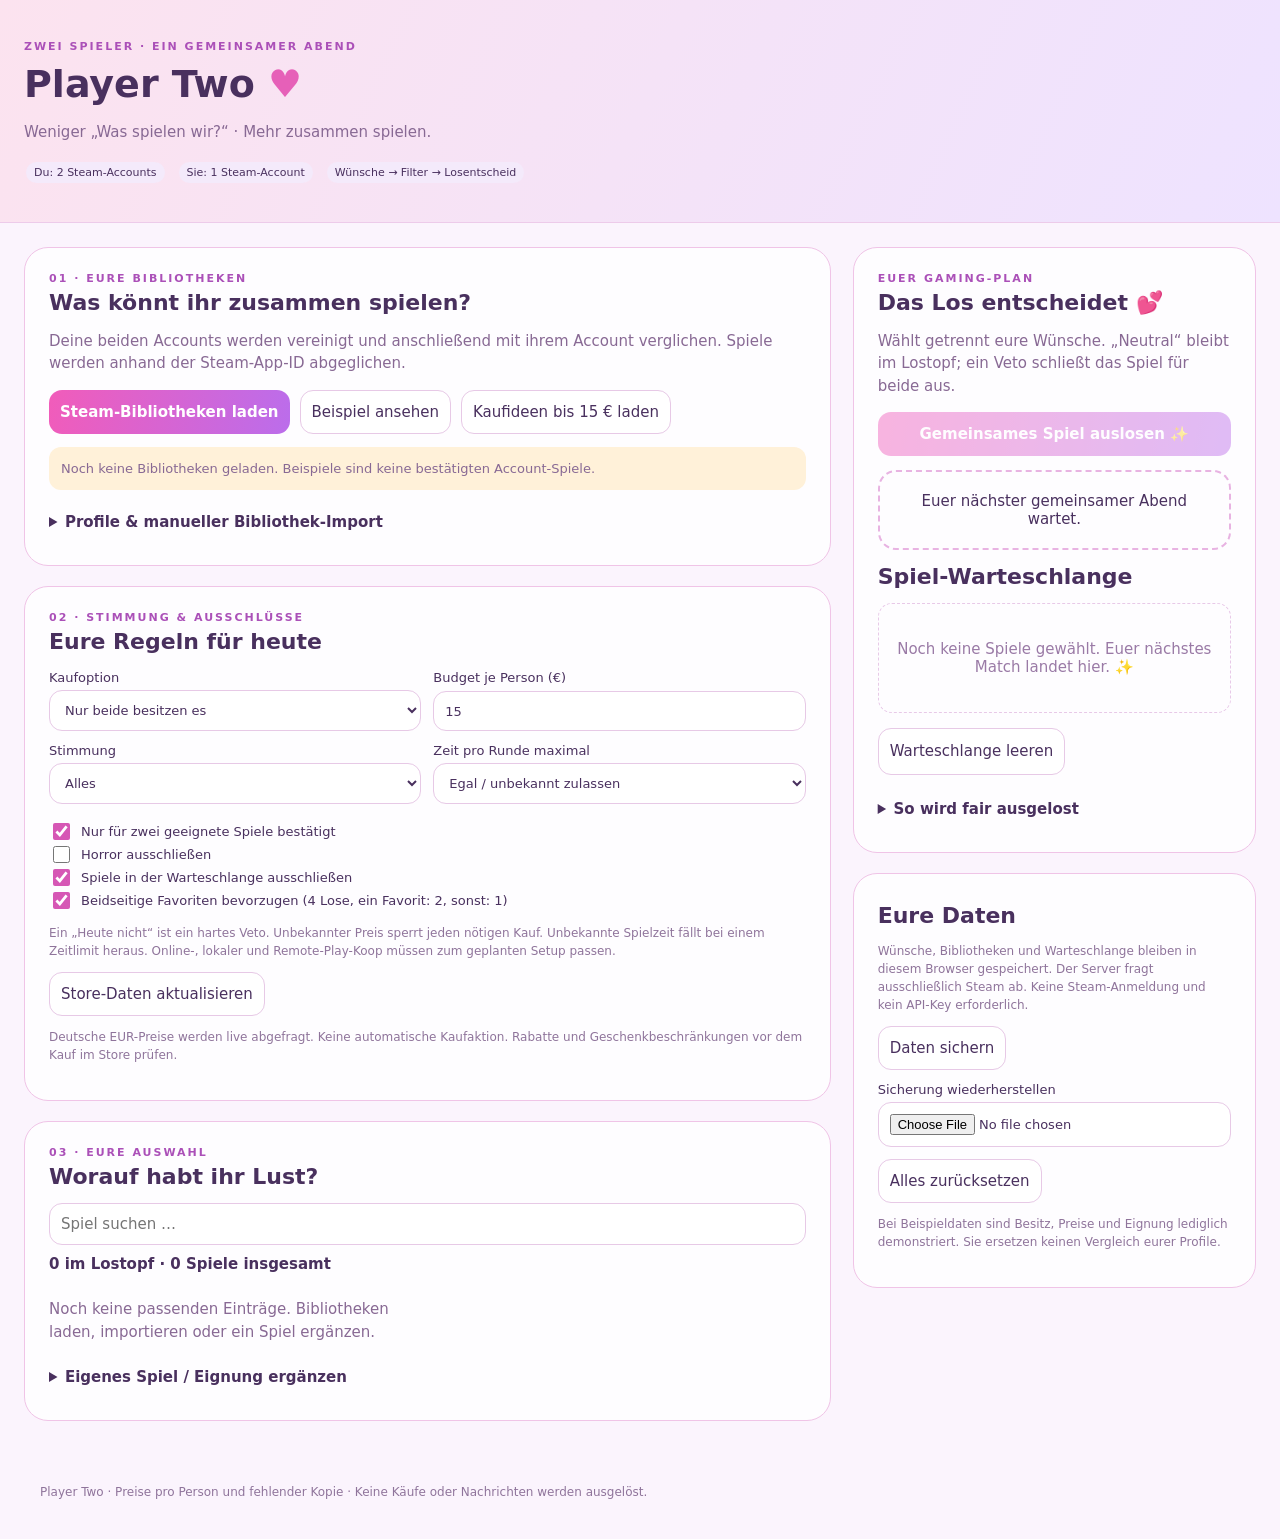
==== steam-match/index.html @ c48a595c "Add Player Two Steam game randomizer with filters and library import" ====
<!doctype html><html lang="de"><meta charset="utf-8"><meta name="viewport" content="width=device-width,initial-scale=1"><title>Player Two · Euer Spiele-Match</title>
<style>
:root{font-family:Inter,system-ui,sans-serif;color:#49305e;background:#fbf4fd;font-size:15px}*{box-sizing:border-box}body{margin:0}header{padding:36px max(24px,calc((100vw - 1240px)/2));background:linear-gradient(115deg,#fce3ef,#eee3ff);border-bottom:1px solid #edcbea}header small,.eyebrow{letter-spacing:2px;color:#ab50b8;text-transform:uppercase;font-size:11px;font-weight:800}h1{font-size:38px;margin:8px 0}h2{font-size:22px;margin:5px 0 14px}p{line-height:1.5;color:#886994}main{max-width:1288px;margin:24px auto;padding:0 24px;display:grid;grid-template-columns:minmax(0,2fr) minmax(300px,1fr);gap:22px}.panel{background:#ffffffd9;border:1px solid #f0c4e7;border-radius:24px;padding:24px;margin-bottom:20px}button,input,select,textarea{font:inherit;border-radius:13px;border:1px solid #e7c9e6;padding:11px;background:white;color:#49305e}button{cursor:pointer;min-height:44px}button:hover{border-color:#d953b9;box-shadow:0 3px 14px #f2daed}button:disabled{opacity:.45;cursor:not-allowed}.primary{background:linear-gradient(100deg,#f15cba,#bb6deb);color:white;border:0;font-weight:750}.row{display:flex;gap:10px;flex-wrap:wrap;align-items:center}.muted{font-size:12px;color:#8f749b}.notice{background:#fff1d9;border-radius:12px;padding:12px;font-size:13px;line-height:1.5}.grid{display:grid;grid-template-columns:1fr 1fr;gap:12px}.card{border:1px solid #eccde8;border-radius:18px;overflow:hidden;background:white}.art{height:115px;display:grid;place-items:center;background:var(--art);font-size:48px;position:relative}.art img{width:100%;height:100%;object-fit:cover}.content{padding:12px}.card h3{margin:0 0 8px;font-size:15px}.badge{display:inline-block;background:#f4eafb;border-radius:20px;padding:4px 8px;font-size:11px;margin:3px 2px}.votes{display:grid;grid-template-columns:1fr 1fr;gap:6px;margin-top:9px}.votes label{font-size:11px}.votes select{width:100%;padding:7px;font-size:12px}.filters{display:grid;grid-template-columns:1fr 1fr;gap:12px;margin:16px 0}label{display:grid;gap:5px;font-size:13px}input[type=checkbox]{accent-color:#d657b5;width:17px;height:17px}.check{display:flex;align-items:center;gap:8px}.wide{width:100%}textarea{width:100%;min-height:105px;font-size:12px}summary{cursor:pointer;padding:10px 0;font-weight:650}#status{white-space:pre-line}#winner{padding:20px;border:2px dashed #e8b3e2;border-radius:18px;text-align:center;margin:14px 0}#winner strong{display:block;font-size:24px;margin:10px 0}.queueitem{border-bottom:1px solid #f1e2f2;padding:12px 0;display:flex;justify-content:space-between;align-items:center}.queueitem button{padding:4px 10px}.empty{padding:36px 12px;text-align:center;color:#9a7aa6;border:1px dashed #e8c9e8;border-radius:14px}.tabs button.active{background:#f6d8ed}.result-count{padding:10px 0;font-weight:650}a{color:#a547a9}footer{max-width:1240px;margin:20px auto;padding:20px;font-size:12px;color:#8f749b}@media(max-width:850px){main{grid-template-columns:1fr}h1{font-size:30px}}@media(max-width:480px){.grid,.filters{grid-template-columns:1fr}.panel{padding:16px}main{padding:0 12px}}
</style>
<header><small>Zwei Spieler · Ein gemeinsamer Abend</small><h1>Player Two <span style="color:#e660b8">♥</span></h1><p>Weniger „Was spielen wir?“ · Mehr zusammen spielen.</p><div class="row"><span class="badge">Du: 2 Steam-Accounts</span><span class="badge">Sie: 1 Steam-Account</span><span class="badge">Wünsche → Filter → Losentscheid</span></div></header>
<main><section><div class="panel"><div class="eyebrow">01 · Eure Bibliotheken</div><h2>Was könnt ihr zusammen spielen?</h2><p>Deine beiden Accounts werden vereinigt und anschließend mit ihrem Account verglichen. Spiele werden anhand der Steam-App-ID abgeglichen.</p><div class="row"><button class="primary" id="sync">Steam-Bibliotheken laden</button><button id="demo">Beispiel ansehen</button><button id="suggestions">Kaufideen bis 15 € laden</button></div><p id="status" role="status" class="notice">Noch keine Bibliotheken geladen. Beispiele sind keine bestätigten Account-Spiele.</p><details><summary>Profile & manueller Bibliothek-Import</summary><p class="muted">Steam: Profil → Profil bearbeiten → Privatsphäre → Profil und Spieldetails öffentlich. Alternativ je Account Steam-XML, JSON (Steam-API-Antwort oder Liste mit appid/name) oder Zeilen im Format App-ID;Spielname importieren. Dateien bleiben lokal im Browser.</p><label>Account<select id="account"><option value="a">Du · OneMenShot1 (76561198925829155)</option><option value="b">Du · 18945315 (76561198078956373)</option><option value="c">Sie · 76561198350287430</option></select></label><p class="row"><a href="https://steamcommunity.com/id/OneMenShot1/games/?tab=all" target="_blank" rel="noreferrer">Dein Profil 1 ↗</a><a href="https://steamcommunity.com/id/18945315/games/?tab=all" target="_blank" rel="noreferrer">Dein Profil 2 ↗</a><a href="https://steamcommunity.com/profiles/76561198350287430/games/?tab=all" target="_blank" rel="noreferrer">Ihr Profil ↗</a></p><textarea id="importText" placeholder="413150;Stardew Valley&#10;1966720;Lethal Company"></textarea><div class="row"><input type="file" id="importFile" accept=".json,.xml,.csv,.txt"><button id="import">Importieren</button></div></details></div>
<div class="panel"><div class="eyebrow">02 · Stimmung & Ausschlüsse</div><h2>Eure Regeln für heute</h2><div class="filters"><label>Kaufoption<select id="buy"><option value="owned">Nur beide besitzen es</option><option value="one">Ein fehlendes Exemplar zukaufen</option><option value="both">Auch für beide neu kaufen</option></select></label><label>Budget je Person (€)<input id="budget" type="number" min="0" max="100" value="15" step="0.5"></label><label>Stimmung<select id="genre"><option value="all">Alles</option><option>Gemütlich</option><option>Horror</option><option>Action</option><option>Kreativ</option></select></label><label>Zeit pro Runde maximal<select id="duration"><option value="999">Egal / unbekannt zulassen</option><option value="30">30 Minuten</option><option value="60">60 Minuten</option><option value="120">120 Minuten</option></select></label></div><label class="check"><input type="checkbox" id="verified" checked>Nur für zwei geeignete Spiele bestätigt</label><label class="check"><input type="checkbox" id="horror">Horror ausschließen</label><label class="check"><input type="checkbox" id="queueExclude" checked>Spiele in der Warteschlange ausschließen</label><label class="check"><input type="checkbox" id="weight" checked>Beidseitige Favoriten bevorzugen (4 Lose, ein Favorit: 2, sonst: 1)</label><p class="muted">Ein „Heute nicht“ ist ein hartes Veto. Unbekannter Preis sperrt jeden nötigen Kauf. Unbekannte Spielzeit fällt bei einem Zeitlimit heraus. Online-, lokaler und Remote-Play-Koop müssen zum geplanten Setup passen.</p><button id="prices">Store-Daten aktualisieren</button><p class="muted">Deutsche EUR-Preise werden live abgefragt. Keine automatische Kaufaktion. Rabatte und Geschenkbeschränkungen vor dem Kauf im Store prüfen.</p></div>
<div class="panel"><div class="eyebrow">03 · Eure Auswahl</div><h2>Worauf habt ihr Lust?</h2><input class="wide" id="search" placeholder="Spiel suchen …" aria-label="Spiel suchen"><div class="result-count" id="count"></div><div class="grid" id="games"></div><details><summary>Eigenes Spiel / Eignung ergänzen</summary><p class="muted">Besitz nur markieren, wenn bestätigt. „Zu zweit geeignet“ ist eure manuelle Bestätigung für euren Spielmodus. Store-Koop-Tags allein bestätigen das nicht.</p><div class="filters"><label>Name<input id="newName" placeholder="z. B. It Takes Two"></label><label>Steam-App-ID (optional)<input id="newId" inputmode="numeric"></label><label>Stimmung<select id="newGenre"><option>Gemütlich</option><option>Horror</option><option>Action</option><option>Kreativ</option></select></label><label>Minuten pro Runde<input id="newTime" type="number" min="1" placeholder="Unbekannt"></label><label>EUR pro fehlender Kopie<input id="newPrice" type="number" min="0" step="0.01" placeholder="Unbekannt"></label></div><div class="row"><label class="check"><input id="ownA" type="checkbox">Dein Account 1</label><label class="check"><input id="ownB" type="checkbox">Dein Account 2</label><label class="check"><input id="ownC" type="checkbox">Ihr Account</label><label class="check"><input id="newCoop" type="checkbox">Zu zweit geeignet</label></div><p><button id="add">Hinzufügen / vorhandene App-ID ergänzen</button></p></details></div></section>
<aside><div class="panel"><div class="eyebrow">Euer Gaming-Plan</div><h2>Das Los entscheidet 💕</h2><p>Wählt getrennt eure Wünsche. „Neutral“ bleibt im Lostopf; ein Veto schließt das Spiel für beide aus.</p><button class="primary wide" id="draw">Gemeinsames Spiel auslosen ✨</button><div id="winner" aria-live="polite">Euer nächster gemeinsamer Abend wartet.</div><h2>Spiel-Warteschlange</h2><div id="queue"></div><p><button id="clearQueue">Warteschlange leeren</button></p><details><summary>So wird fair ausgelost</summary><p class="muted">Zuerst greifen Besitz, Budget, Eignung, Zeit, Stimmung, Warteschlange und beide Vetos. Nur zulässige Spiele erhalten Lose. Aus diesen wird kryptografisch zufällig gewählt; Favoriten erhöhen auf Wunsch das Gewicht. Die Vorschau zeigt alle Ausschlussgründe. Es gibt keinen garantierten Gewinner, wenn kein Spiel passt.</p></details></div><div class="panel"><h2>Eure Daten</h2><p class="muted">Wünsche, Bibliotheken und Warteschlange bleiben in diesem Browser gespeichert. Der Server fragt ausschließlich Steam ab. Keine Steam-Anmeldung und kein API-Key erforderlich.</p><button id="export">Daten sichern</button><label style="margin:12px 0">Sicherung wiederherstellen<input type="file" id="restore" accept=".json"></label><button id="reset">Alles zurücksetzen</button><p class="muted">Bei Beispieldaten sind Besitz, Preise und Eignung lediglich demonstriert. Sie ersetzen keinen Vergleich eurer Profile.</p></div></aside></main><footer>Player Two · Preise pro Person und fehlender Kopie · Keine Käufe oder Nachrichten werden ausgelöst.</footer>
<script src="core.js"></script><script src="app.js"></script></html>
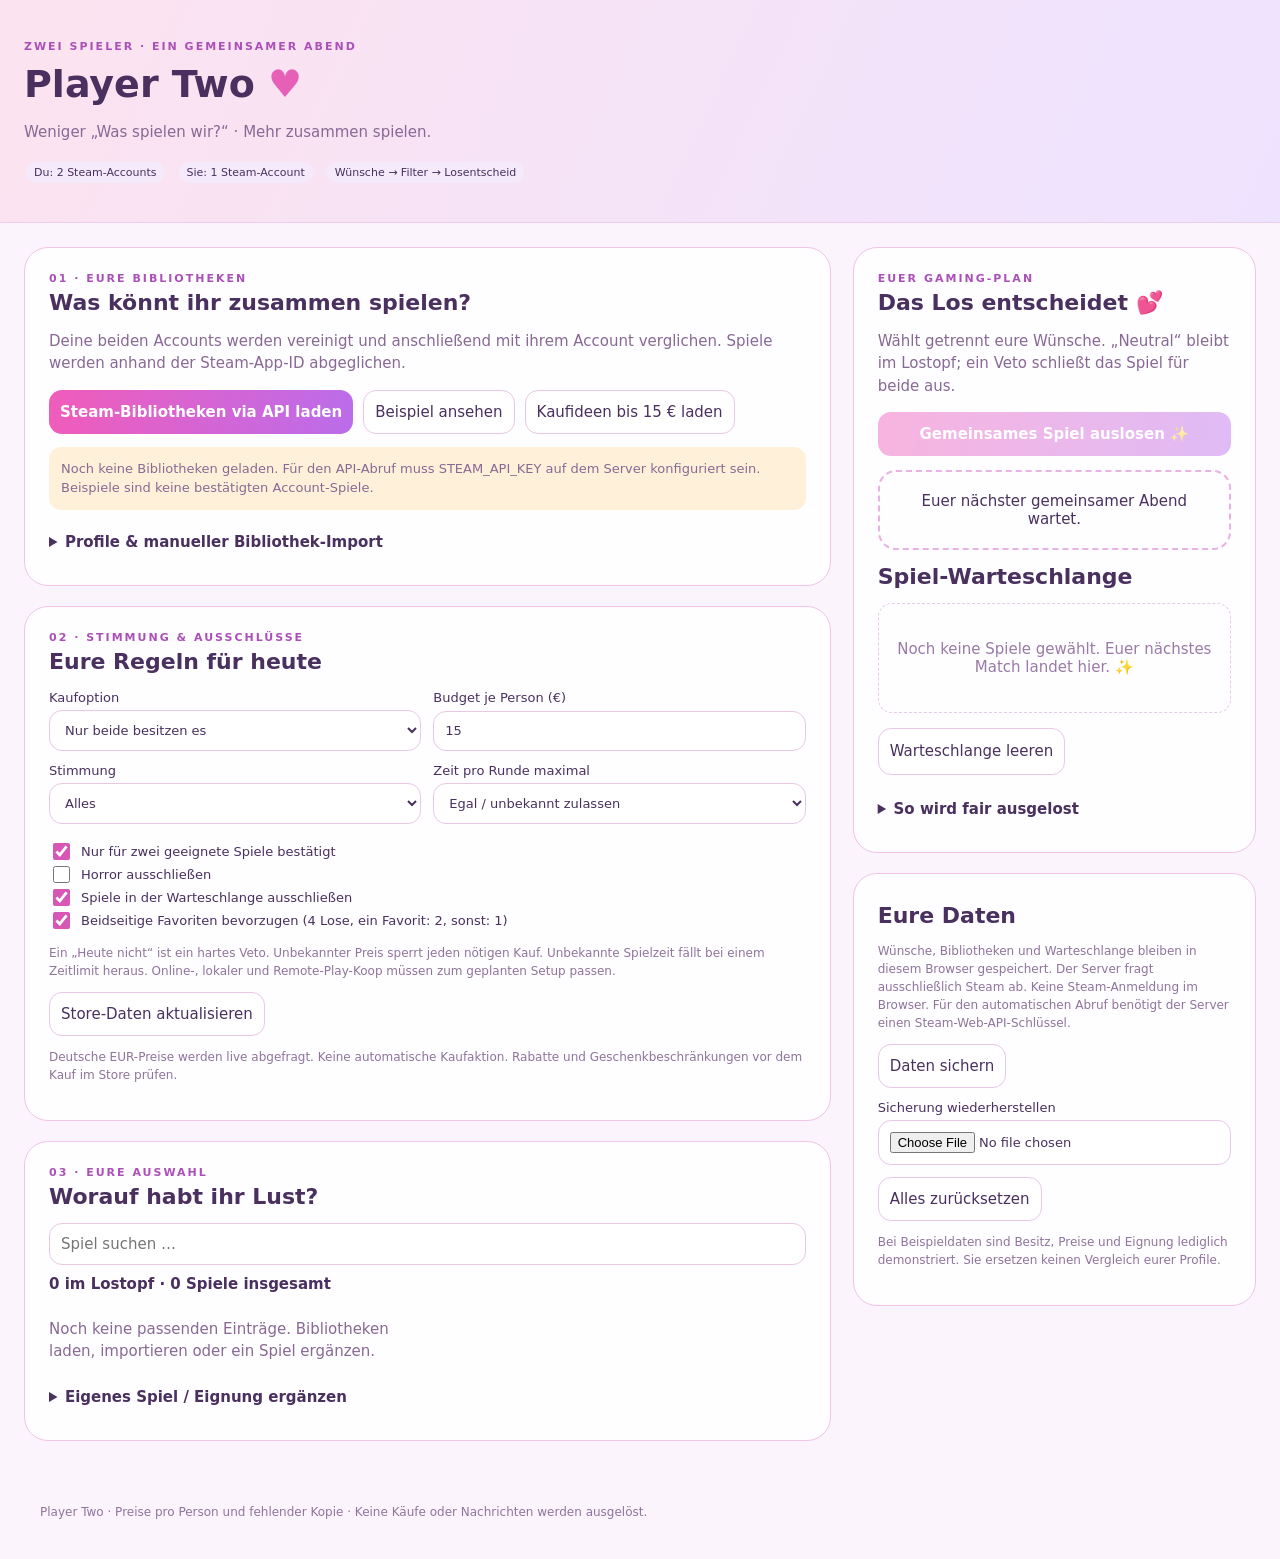
==== commit 26ddf1b0: "Use official Steam Web API for owned library comparison" ====
--- a/steam-match/index.html
+++ b/steam-match/index.html
@@ -3,8 +3,8 @@
 :root{font-family:Inter,system-ui,sans-serif;color:#49305e;background:#fbf4fd;font-size:15px}*{box-sizing:border-box}body{margin:0}header{padding:36px max(24px,calc((100vw - 1240px)/2));background:linear-gradient(115deg,#fce3ef,#eee3ff);border-bottom:1px solid #edcbea}header small,.eyebrow{letter-spacing:2px;color:#ab50b8;text-transform:uppercase;font-size:11px;font-weight:800}h1{font-size:38px;margin:8px 0}h2{font-size:22px;margin:5px 0 14px}p{line-height:1.5;color:#886994}main{max-width:1288px;margin:24px auto;padding:0 24px;display:grid;grid-template-columns:minmax(0,2fr) minmax(300px,1fr);gap:22px}.panel{background:#ffffffd9;border:1px solid #f0c4e7;border-radius:24px;padding:24px;margin-bottom:20px}button,input,select,textarea{font:inherit;border-radius:13px;border:1px solid #e7c9e6;padding:11px;background:white;color:#49305e}button{cursor:pointer;min-height:44px}button:hover{border-color:#d953b9;box-shadow:0 3px 14px #f2daed}button:disabled{opacity:.45;cursor:not-allowed}.primary{background:linear-gradient(100deg,#f15cba,#bb6deb);color:white;border:0;font-weight:750}.row{display:flex;gap:10px;flex-wrap:wrap;align-items:center}.muted{font-size:12px;color:#8f749b}.notice{background:#fff1d9;border-radius:12px;padding:12px;font-size:13px;line-height:1.5}.grid{display:grid;grid-template-columns:1fr 1fr;gap:12px}.card{border:1px solid #eccde8;border-radius:18px;overflow:hidden;background:white}.art{height:115px;display:grid;place-items:center;background:var(--art);font-size:48px;position:relative}.art img{width:100%;height:100%;object-fit:cover}.content{padding:12px}.card h3{margin:0 0 8px;font-size:15px}.badge{display:inline-block;background:#f4eafb;border-radius:20px;padding:4px 8px;font-size:11px;margin:3px 2px}.votes{display:grid;grid-template-columns:1fr 1fr;gap:6px;margin-top:9px}.votes label{font-size:11px}.votes select{width:100%;padding:7px;font-size:12px}.filters{display:grid;grid-template-columns:1fr 1fr;gap:12px;margin:16px 0}label{display:grid;gap:5px;font-size:13px}input[type=checkbox]{accent-color:#d657b5;width:17px;height:17px}.check{display:flex;align-items:center;gap:8px}.wide{width:100%}textarea{width:100%;min-height:105px;font-size:12px}summary{cursor:pointer;padding:10px 0;font-weight:650}#status{white-space:pre-line}#winner{padding:20px;border:2px dashed #e8b3e2;border-radius:18px;text-align:center;margin:14px 0}#winner strong{display:block;font-size:24px;margin:10px 0}.queueitem{border-bottom:1px solid #f1e2f2;padding:12px 0;display:flex;justify-content:space-between;align-items:center}.queueitem button{padding:4px 10px}.empty{padding:36px 12px;text-align:center;color:#9a7aa6;border:1px dashed #e8c9e8;border-radius:14px}.tabs button.active{background:#f6d8ed}.result-count{padding:10px 0;font-weight:650}a{color:#a547a9}footer{max-width:1240px;margin:20px auto;padding:20px;font-size:12px;color:#8f749b}@media(max-width:850px){main{grid-template-columns:1fr}h1{font-size:30px}}@media(max-width:480px){.grid,.filters{grid-template-columns:1fr}.panel{padding:16px}main{padding:0 12px}}
 </style>
 <header><small>Zwei Spieler · Ein gemeinsamer Abend</small><h1>Player Two <span style="color:#e660b8">♥</span></h1><p>Weniger „Was spielen wir?“ · Mehr zusammen spielen.</p><div class="row"><span class="badge">Du: 2 Steam-Accounts</span><span class="badge">Sie: 1 Steam-Account</span><span class="badge">Wünsche → Filter → Losentscheid</span></div></header>
-<main><section><div class="panel"><div class="eyebrow">01 · Eure Bibliotheken</div><h2>Was könnt ihr zusammen spielen?</h2><p>Deine beiden Accounts werden vereinigt und anschließend mit ihrem Account verglichen. Spiele werden anhand der Steam-App-ID abgeglichen.</p><div class="row"><button class="primary" id="sync">Steam-Bibliotheken laden</button><button id="demo">Beispiel ansehen</button><button id="suggestions">Kaufideen bis 15 € laden</button></div><p id="status" role="status" class="notice">Noch keine Bibliotheken geladen. Beispiele sind keine bestätigten Account-Spiele.</p><details><summary>Profile & manueller Bibliothek-Import</summary><p class="muted">Steam: Profil → Profil bearbeiten → Privatsphäre → Profil und Spieldetails öffentlich. Alternativ je Account Steam-XML, JSON (Steam-API-Antwort oder Liste mit appid/name) oder Zeilen im Format App-ID;Spielname importieren. Dateien bleiben lokal im Browser.</p><label>Account<select id="account"><option value="a">Du · OneMenShot1 (76561198925829155)</option><option value="b">Du · 18945315 (76561198078956373)</option><option value="c">Sie · 76561198350287430</option></select></label><p class="row"><a href="https://steamcommunity.com/id/OneMenShot1/games/?tab=all" target="_blank" rel="noreferrer">Dein Profil 1 ↗</a><a href="https://steamcommunity.com/id/18945315/games/?tab=all" target="_blank" rel="noreferrer">Dein Profil 2 ↗</a><a href="https://steamcommunity.com/profiles/76561198350287430/games/?tab=all" target="_blank" rel="noreferrer">Ihr Profil ↗</a></p><textarea id="importText" placeholder="413150;Stardew Valley&#10;1966720;Lethal Company"></textarea><div class="row"><input type="file" id="importFile" accept=".json,.xml,.csv,.txt"><button id="import">Importieren</button></div></details></div>
+<main><section><div class="panel"><div class="eyebrow">01 · Eure Bibliotheken</div><h2>Was könnt ihr zusammen spielen?</h2><p>Deine beiden Accounts werden vereinigt und anschließend mit ihrem Account verglichen. Spiele werden anhand der Steam-App-ID abgeglichen.</p><div class="row"><button class="primary" id="sync">Steam-Bibliotheken via API laden</button><button id="demo">Beispiel ansehen</button><button id="suggestions">Kaufideen bis 15 € laden</button></div><p id="status" role="status" class="notice">Noch keine Bibliotheken geladen. Für den API-Abruf muss STEAM_API_KEY auf dem Server konfiguriert sein. Beispiele sind keine bestätigten Account-Spiele.</p><details><summary>Profile & manueller Bibliothek-Import</summary><p class="muted">Steam: Profil → Profil bearbeiten → Privatsphäre → Profil und Spieldetails öffentlich. Alternativ je Account Steam-XML, JSON (Steam-API-Antwort oder Liste mit appid/name) oder Zeilen im Format App-ID;Spielname importieren. Dateien bleiben lokal im Browser.</p><label>Account<select id="account"><option value="a">Du · OneMenShot1 (76561198925829155)</option><option value="b">Du · 18945315 (76561198078956373)</option><option value="c">Sie · 76561198350287430</option></select></label><p class="row"><a href="https://steamcommunity.com/id/OneMenShot1/games/?tab=all" target="_blank" rel="noreferrer">Dein Profil 1 ↗</a><a href="https://steamcommunity.com/id/18945315/games/?tab=all" target="_blank" rel="noreferrer">Dein Profil 2 ↗</a><a href="https://steamcommunity.com/profiles/76561198350287430/games/?tab=all" target="_blank" rel="noreferrer">Ihr Profil ↗</a></p><textarea id="importText" placeholder="413150;Stardew Valley&#10;1966720;Lethal Company"></textarea><div class="row"><input type="file" id="importFile" accept=".json,.xml,.csv,.txt"><button id="import">Importieren</button></div></details></div>
 <div class="panel"><div class="eyebrow">02 · Stimmung & Ausschlüsse</div><h2>Eure Regeln für heute</h2><div class="filters"><label>Kaufoption<select id="buy"><option value="owned">Nur beide besitzen es</option><option value="one">Ein fehlendes Exemplar zukaufen</option><option value="both">Auch für beide neu kaufen</option></select></label><label>Budget je Person (€)<input id="budget" type="number" min="0" max="100" value="15" step="0.5"></label><label>Stimmung<select id="genre"><option value="all">Alles</option><option>Gemütlich</option><option>Horror</option><option>Action</option><option>Kreativ</option></select></label><label>Zeit pro Runde maximal<select id="duration"><option value="999">Egal / unbekannt zulassen</option><option value="30">30 Minuten</option><option value="60">60 Minuten</option><option value="120">120 Minuten</option></select></label></div><label class="check"><input type="checkbox" id="verified" checked>Nur für zwei geeignete Spiele bestätigt</label><label class="check"><input type="checkbox" id="horror">Horror ausschließen</label><label class="check"><input type="checkbox" id="queueExclude" checked>Spiele in der Warteschlange ausschließen</label><label class="check"><input type="checkbox" id="weight" checked>Beidseitige Favoriten bevorzugen (4 Lose, ein Favorit: 2, sonst: 1)</label><p class="muted">Ein „Heute nicht“ ist ein hartes Veto. Unbekannter Preis sperrt jeden nötigen Kauf. Unbekannte Spielzeit fällt bei einem Zeitlimit heraus. Online-, lokaler und Remote-Play-Koop müssen zum geplanten Setup passen.</p><button id="prices">Store-Daten aktualisieren</button><p class="muted">Deutsche EUR-Preise werden live abgefragt. Keine automatische Kaufaktion. Rabatte und Geschenkbeschränkungen vor dem Kauf im Store prüfen.</p></div>
 <div class="panel"><div class="eyebrow">03 · Eure Auswahl</div><h2>Worauf habt ihr Lust?</h2><input class="wide" id="search" placeholder="Spiel suchen …" aria-label="Spiel suchen"><div class="result-count" id="count"></div><div class="grid" id="games"></div><details><summary>Eigenes Spiel / Eignung ergänzen</summary><p class="muted">Besitz nur markieren, wenn bestätigt. „Zu zweit geeignet“ ist eure manuelle Bestätigung für euren Spielmodus. Store-Koop-Tags allein bestätigen das nicht.</p><div class="filters"><label>Name<input id="newName" placeholder="z. B. It Takes Two"></label><label>Steam-App-ID (optional)<input id="newId" inputmode="numeric"></label><label>Stimmung<select id="newGenre"><option>Gemütlich</option><option>Horror</option><option>Action</option><option>Kreativ</option></select></label><label>Minuten pro Runde<input id="newTime" type="number" min="1" placeholder="Unbekannt"></label><label>EUR pro fehlender Kopie<input id="newPrice" type="number" min="0" step="0.01" placeholder="Unbekannt"></label></div><div class="row"><label class="check"><input id="ownA" type="checkbox">Dein Account 1</label><label class="check"><input id="ownB" type="checkbox">Dein Account 2</label><label class="check"><input id="ownC" type="checkbox">Ihr Account</label><label class="check"><input id="newCoop" type="checkbox">Zu zweit geeignet</label></div><p><button id="add">Hinzufügen / vorhandene App-ID ergänzen</button></p></details></div></section>
-<aside><div class="panel"><div class="eyebrow">Euer Gaming-Plan</div><h2>Das Los entscheidet 💕</h2><p>Wählt getrennt eure Wünsche. „Neutral“ bleibt im Lostopf; ein Veto schließt das Spiel für beide aus.</p><button class="primary wide" id="draw">Gemeinsames Spiel auslosen ✨</button><div id="winner" aria-live="polite">Euer nächster gemeinsamer Abend wartet.</div><h2>Spiel-Warteschlange</h2><div id="queue"></div><p><button id="clearQueue">Warteschlange leeren</button></p><details><summary>So wird fair ausgelost</summary><p class="muted">Zuerst greifen Besitz, Budget, Eignung, Zeit, Stimmung, Warteschlange und beide Vetos. Nur zulässige Spiele erhalten Lose. Aus diesen wird kryptografisch zufällig gewählt; Favoriten erhöhen auf Wunsch das Gewicht. Die Vorschau zeigt alle Ausschlussgründe. Es gibt keinen garantierten Gewinner, wenn kein Spiel passt.</p></details></div><div class="panel"><h2>Eure Daten</h2><p class="muted">Wünsche, Bibliotheken und Warteschlange bleiben in diesem Browser gespeichert. Der Server fragt ausschließlich Steam ab. Keine Steam-Anmeldung und kein API-Key erforderlich.</p><button id="export">Daten sichern</button><label style="margin:12px 0">Sicherung wiederherstellen<input type="file" id="restore" accept=".json"></label><button id="reset">Alles zurücksetzen</button><p class="muted">Bei Beispieldaten sind Besitz, Preise und Eignung lediglich demonstriert. Sie ersetzen keinen Vergleich eurer Profile.</p></div></aside></main><footer>Player Two · Preise pro Person und fehlender Kopie · Keine Käufe oder Nachrichten werden ausgelöst.</footer>
+<aside><div class="panel"><div class="eyebrow">Euer Gaming-Plan</div><h2>Das Los entscheidet 💕</h2><p>Wählt getrennt eure Wünsche. „Neutral“ bleibt im Lostopf; ein Veto schließt das Spiel für beide aus.</p><button class="primary wide" id="draw">Gemeinsames Spiel auslosen ✨</button><div id="winner" aria-live="polite">Euer nächster gemeinsamer Abend wartet.</div><h2>Spiel-Warteschlange</h2><div id="queue"></div><p><button id="clearQueue">Warteschlange leeren</button></p><details><summary>So wird fair ausgelost</summary><p class="muted">Zuerst greifen Besitz, Budget, Eignung, Zeit, Stimmung, Warteschlange und beide Vetos. Nur zulässige Spiele erhalten Lose. Aus diesen wird kryptografisch zufällig gewählt; Favoriten erhöhen auf Wunsch das Gewicht. Die Vorschau zeigt alle Ausschlussgründe. Es gibt keinen garantierten Gewinner, wenn kein Spiel passt.</p></details></div><div class="panel"><h2>Eure Daten</h2><p class="muted">Wünsche, Bibliotheken und Warteschlange bleiben in diesem Browser gespeichert. Der Server fragt ausschließlich Steam ab. Keine Steam-Anmeldung im Browser. Für den automatischen Abruf benötigt der Server einen Steam-Web-API-Schlüssel.</p><button id="export">Daten sichern</button><label style="margin:12px 0">Sicherung wiederherstellen<input type="file" id="restore" accept=".json"></label><button id="reset">Alles zurücksetzen</button><p class="muted">Bei Beispieldaten sind Besitz, Preise und Eignung lediglich demonstriert. Sie ersetzen keinen Vergleich eurer Profile.</p></div></aside></main><footer>Player Two · Preise pro Person und fehlender Kopie · Keine Käufe oder Nachrichten werden ausgelöst.</footer>
 <script src="core.js"></script><script src="app.js"></script></html>
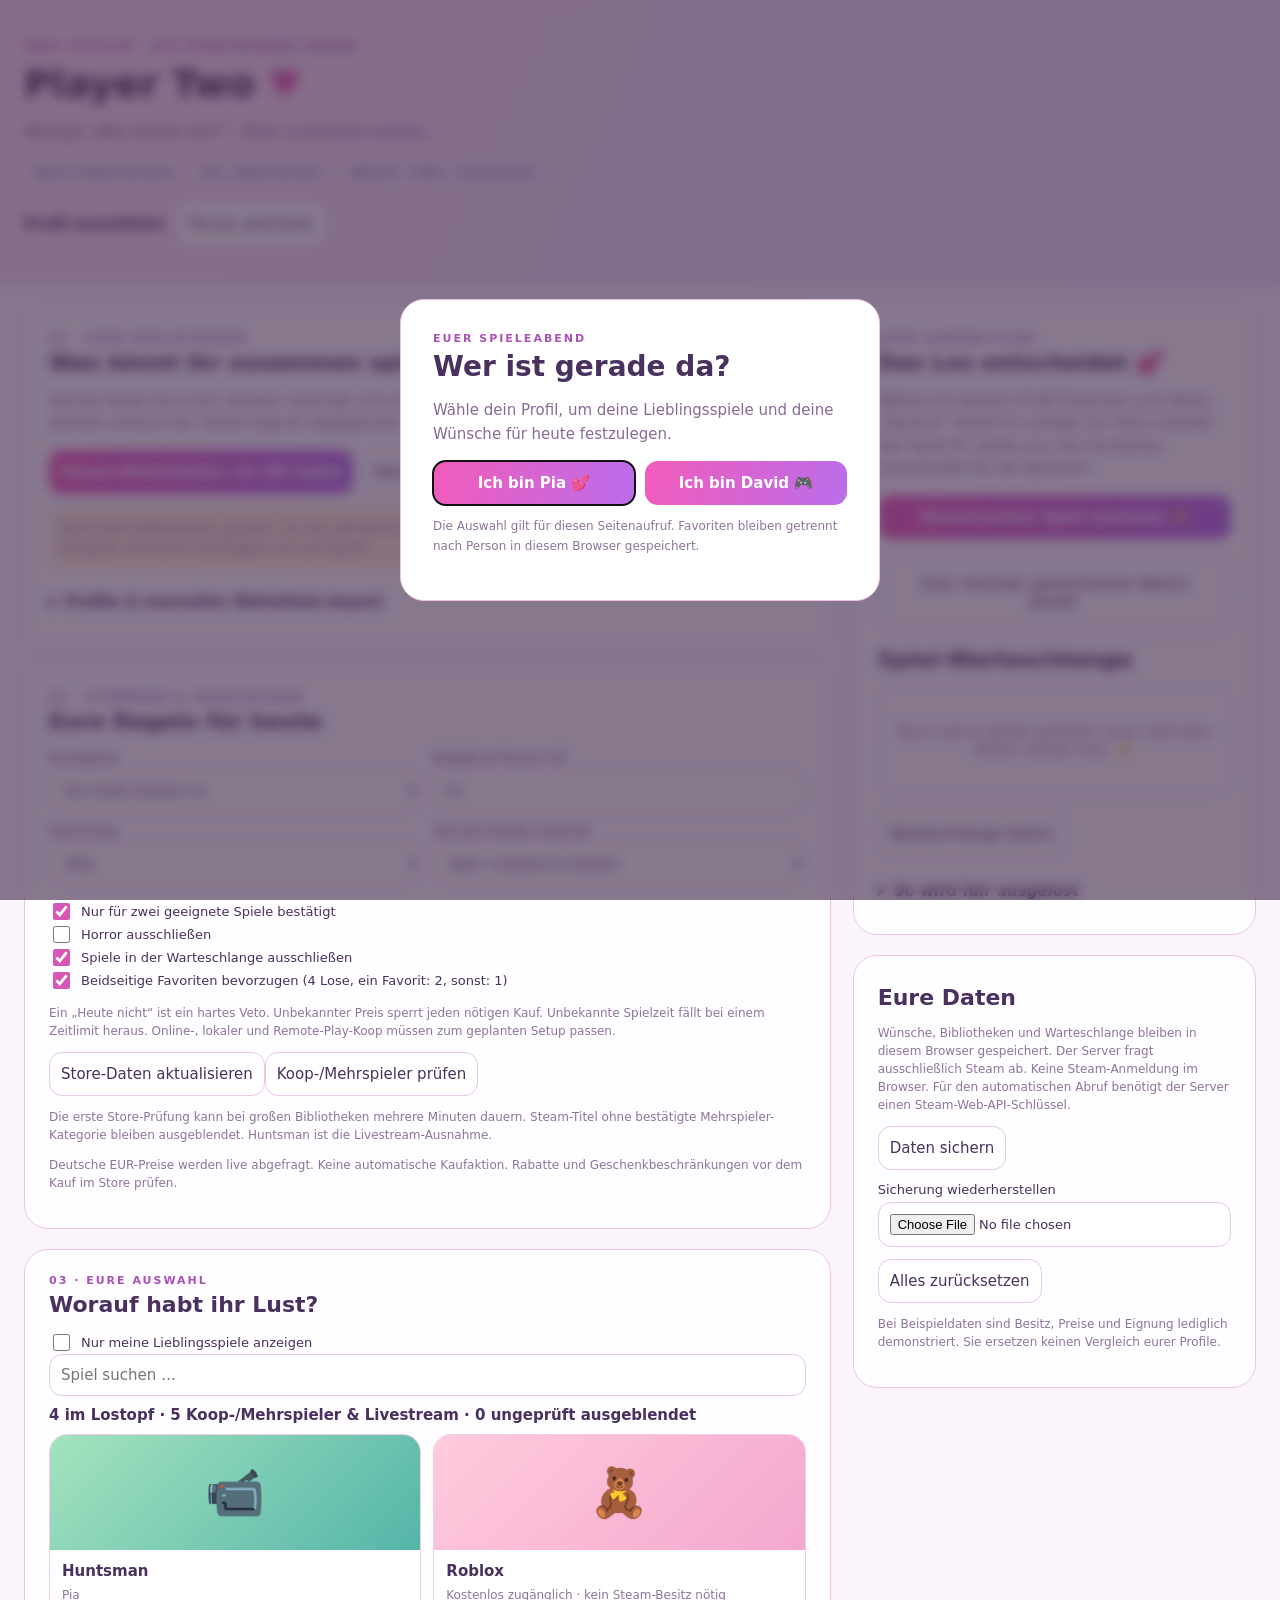
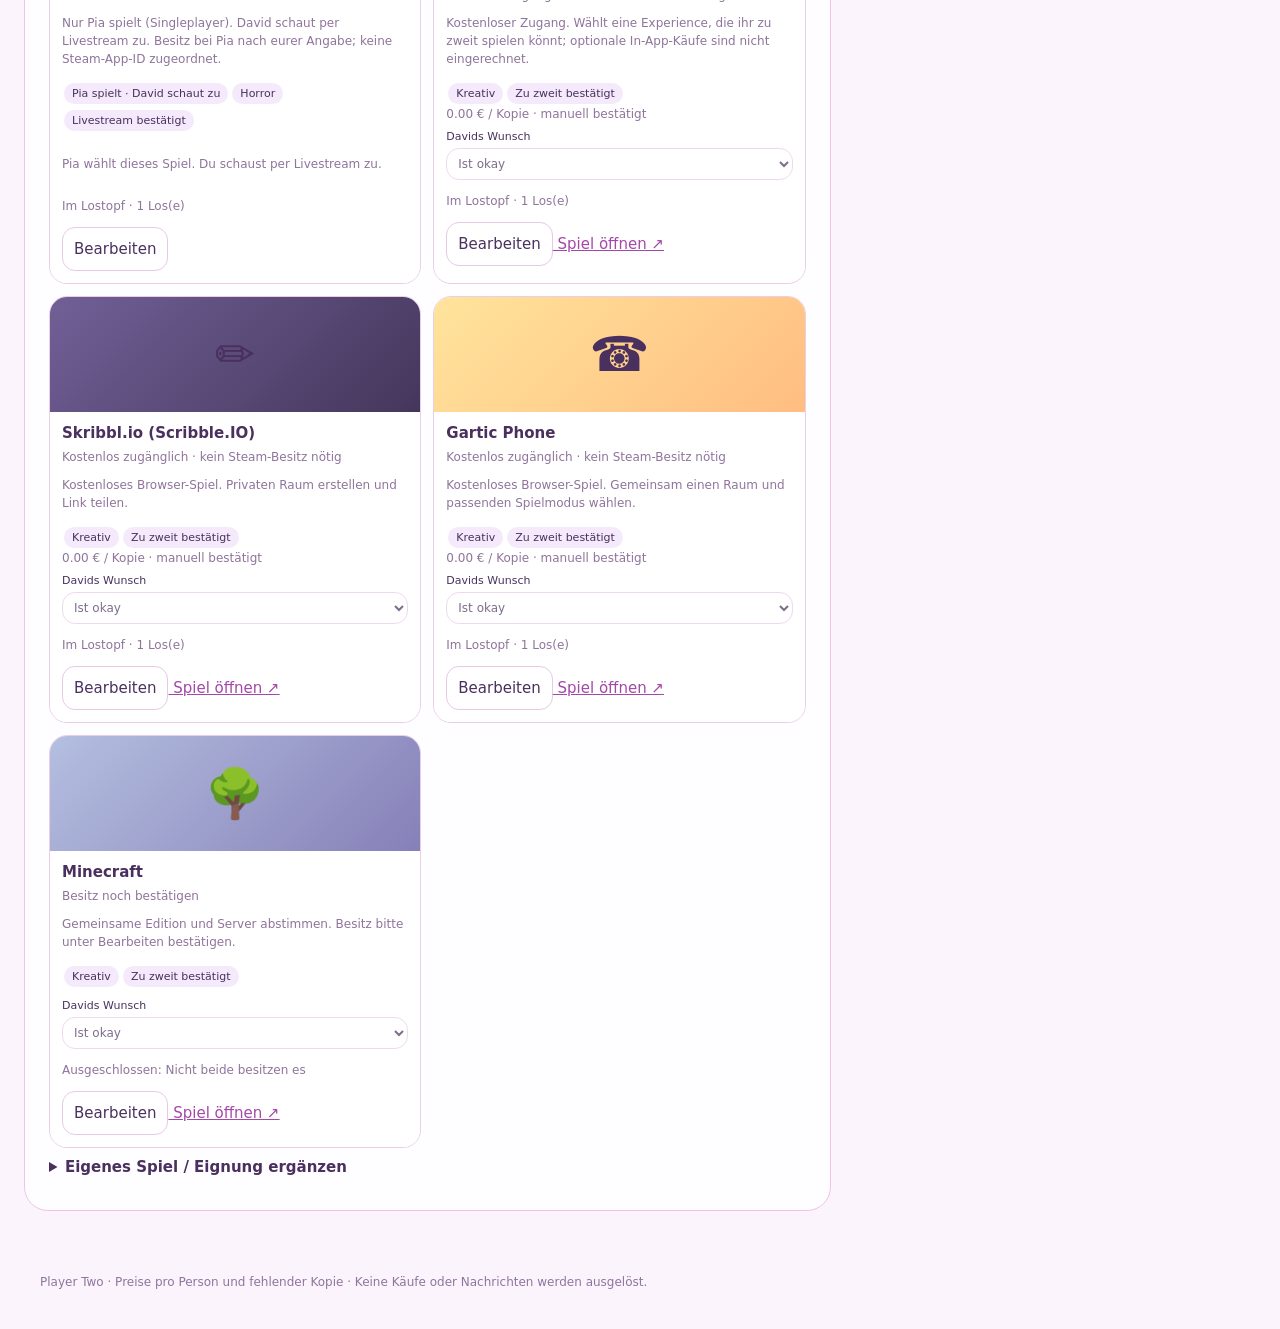
==== commit 68d4b205: "Fix card artwork, add player profiles and enforce multiplayer selection" ====
--- a/steam-match/index.html
+++ b/steam-match/index.html
@@ -1,10 +1,12 @@
 <!doctype html><html lang="de"><meta charset="utf-8"><meta name="viewport" content="width=device-width,initial-scale=1"><title>Player Two · Euer Spiele-Match</title>
 <style>
 :root{font-family:Inter,system-ui,sans-serif;color:#49305e;background:#fbf4fd;font-size:15px}*{box-sizing:border-box}body{margin:0}header{padding:36px max(24px,calc((100vw - 1240px)/2));background:linear-gradient(115deg,#fce3ef,#eee3ff);border-bottom:1px solid #edcbea}header small,.eyebrow{letter-spacing:2px;color:#ab50b8;text-transform:uppercase;font-size:11px;font-weight:800}h1{font-size:38px;margin:8px 0}h2{font-size:22px;margin:5px 0 14px}p{line-height:1.5;color:#886994}main{max-width:1288px;margin:24px auto;padding:0 24px;display:grid;grid-template-columns:minmax(0,2fr) minmax(300px,1fr);gap:22px}.panel{background:#ffffffd9;border:1px solid #f0c4e7;border-radius:24px;padding:24px;margin-bottom:20px}button,input,select,textarea{font:inherit;border-radius:13px;border:1px solid #e7c9e6;padding:11px;background:white;color:#49305e}button{cursor:pointer;min-height:44px}button:hover{border-color:#d953b9;box-shadow:0 3px 14px #f2daed}button:disabled{opacity:.45;cursor:not-allowed}.primary{background:linear-gradient(100deg,#f15cba,#bb6deb);color:white;border:0;font-weight:750}.row{display:flex;gap:10px;flex-wrap:wrap;align-items:center}.muted{font-size:12px;color:#8f749b}.notice{background:#fff1d9;border-radius:12px;padding:12px;font-size:13px;line-height:1.5}.grid{display:grid;grid-template-columns:1fr 1fr;gap:12px}.card{border:1px solid #eccde8;border-radius:18px;overflow:hidden;background:white}.art{height:115px;display:grid;place-items:center;background:var(--art);font-size:48px;position:relative}.art img{width:100%;height:100%;object-fit:cover}.content{padding:12px}.card h3{margin:0 0 8px;font-size:15px}.badge{display:inline-block;background:#f4eafb;border-radius:20px;padding:4px 8px;font-size:11px;margin:3px 2px}.votes{display:grid;grid-template-columns:1fr 1fr;gap:6px;margin-top:9px}.votes label{font-size:11px}.votes select{width:100%;padding:7px;font-size:12px}.filters{display:grid;grid-template-columns:1fr 1fr;gap:12px;margin:16px 0}label{display:grid;gap:5px;font-size:13px}input[type=checkbox]{accent-color:#d657b5;width:17px;height:17px}.check{display:flex;align-items:center;gap:8px}.wide{width:100%}textarea{width:100%;min-height:105px;font-size:12px}summary{cursor:pointer;padding:10px 0;font-weight:650}#status{white-space:pre-line}#winner{padding:20px;border:2px dashed #e8b3e2;border-radius:18px;text-align:center;margin:14px 0}#winner strong{display:block;font-size:24px;margin:10px 0}.queueitem{border-bottom:1px solid #f1e2f2;padding:12px 0;display:flex;justify-content:space-between;align-items:center}.queueitem button{padding:4px 10px}.empty{padding:36px 12px;text-align:center;color:#9a7aa6;border:1px dashed #e8c9e8;border-radius:14px}.tabs button.active{background:#f6d8ed}.result-count{padding:10px 0;font-weight:650}a{color:#a547a9}footer{max-width:1240px;margin:20px auto;padding:20px;font-size:12px;color:#8f749b}@media(max-width:850px){main{grid-template-columns:1fr}h1{font-size:30px}}@media(max-width:480px){.grid,.filters{grid-template-columns:1fr}.panel{padding:16px}main{padding:0 12px}}
+
+.art{overflow:hidden;isolation:isolate}.art img{position:absolute;inset:0;display:block;width:100%;height:100%;object-fit:cover;z-index:1}.art .fallback{position:absolute;inset:0;display:grid;place-items:center}.card{min-width:0}.content{position:relative;background:white}.votes{grid-template-columns:1fr}.identity{display:flex;gap:12px;align-items:center;flex-wrap:wrap;margin-top:16px}.profile-dialog{border:1px solid #edc3e5;border-radius:24px;padding:32px;max-width:480px;width:calc(100% - 32px);color:#49305e}.profile-dialog::backdrop{background:#37214399;backdrop-filter:blur(6px)}.profile-dialog button{flex:1}.profile-dialog h2{font-size:28px}.profile-dialog p{line-height:1.6}
 </style>
-<header><small>Zwei Spieler · Ein gemeinsamer Abend</small><h1>Player Two <span style="color:#e660b8">♥</span></h1><p>Weniger „Was spielen wir?“ · Mehr zusammen spielen.</p><div class="row"><span class="badge">Du: 2 Steam-Accounts</span><span class="badge">Sie: 1 Steam-Account</span><span class="badge">Wünsche → Filter → Losentscheid</span></div></header>
-<main><section><div class="panel"><div class="eyebrow">01 · Eure Bibliotheken</div><h2>Was könnt ihr zusammen spielen?</h2><p>Deine beiden Accounts werden vereinigt und anschließend mit ihrem Account verglichen. Spiele werden anhand der Steam-App-ID abgeglichen.</p><div class="row"><button class="primary" id="sync">Steam-Bibliotheken via API laden</button><button id="demo">Beispiel ansehen</button><button id="suggestions">Kaufideen bis 15 € laden</button></div><p id="status" role="status" class="notice">Noch keine Bibliotheken geladen. Für den API-Abruf muss STEAM_API_KEY auf dem Server konfiguriert sein. Beispiele sind keine bestätigten Account-Spiele.</p><details><summary>Profile & manueller Bibliothek-Import</summary><p class="muted">Steam: Profil → Profil bearbeiten → Privatsphäre → Profil und Spieldetails öffentlich. Alternativ je Account Steam-XML, JSON (Steam-API-Antwort oder Liste mit appid/name) oder Zeilen im Format App-ID;Spielname importieren. Dateien bleiben lokal im Browser.</p><label>Account<select id="account"><option value="a">Du · OneMenShot1 (76561198925829155)</option><option value="b">Du · 18945315 (76561198078956373)</option><option value="c">Sie · 76561198350287430</option></select></label><p class="row"><a href="https://steamcommunity.com/id/OneMenShot1/games/?tab=all" target="_blank" rel="noreferrer">Dein Profil 1 ↗</a><a href="https://steamcommunity.com/id/18945315/games/?tab=all" target="_blank" rel="noreferrer">Dein Profil 2 ↗</a><a href="https://steamcommunity.com/profiles/76561198350287430/games/?tab=all" target="_blank" rel="noreferrer">Ihr Profil ↗</a></p><textarea id="importText" placeholder="413150;Stardew Valley&#10;1966720;Lethal Company"></textarea><div class="row"><input type="file" id="importFile" accept=".json,.xml,.csv,.txt"><button id="import">Importieren</button></div></details></div>
-<div class="panel"><div class="eyebrow">02 · Stimmung & Ausschlüsse</div><h2>Eure Regeln für heute</h2><div class="filters"><label>Kaufoption<select id="buy"><option value="owned">Nur beide besitzen es</option><option value="one">Ein fehlendes Exemplar zukaufen</option><option value="both">Auch für beide neu kaufen</option></select></label><label>Budget je Person (€)<input id="budget" type="number" min="0" max="100" value="15" step="0.5"></label><label>Stimmung<select id="genre"><option value="all">Alles</option><option>Gemütlich</option><option>Horror</option><option>Action</option><option>Kreativ</option></select></label><label>Zeit pro Runde maximal<select id="duration"><option value="999">Egal / unbekannt zulassen</option><option value="30">30 Minuten</option><option value="60">60 Minuten</option><option value="120">120 Minuten</option></select></label></div><label class="check"><input type="checkbox" id="verified" checked>Nur für zwei geeignete Spiele bestätigt</label><label class="check"><input type="checkbox" id="horror">Horror ausschließen</label><label class="check"><input type="checkbox" id="queueExclude" checked>Spiele in der Warteschlange ausschließen</label><label class="check"><input type="checkbox" id="weight" checked>Beidseitige Favoriten bevorzugen (4 Lose, ein Favorit: 2, sonst: 1)</label><p class="muted">Ein „Heute nicht“ ist ein hartes Veto. Unbekannter Preis sperrt jeden nötigen Kauf. Unbekannte Spielzeit fällt bei einem Zeitlimit heraus. Online-, lokaler und Remote-Play-Koop müssen zum geplanten Setup passen.</p><button id="prices">Store-Daten aktualisieren</button><p class="muted">Deutsche EUR-Preise werden live abgefragt. Keine automatische Kaufaktion. Rabatte und Geschenkbeschränkungen vor dem Kauf im Store prüfen.</p></div>
-<div class="panel"><div class="eyebrow">03 · Eure Auswahl</div><h2>Worauf habt ihr Lust?</h2><input class="wide" id="search" placeholder="Spiel suchen …" aria-label="Spiel suchen"><div class="result-count" id="count"></div><div class="grid" id="games"></div><details><summary>Eigenes Spiel / Eignung ergänzen</summary><p class="muted">Besitz nur markieren, wenn bestätigt. „Zu zweit geeignet“ ist eure manuelle Bestätigung für euren Spielmodus. Store-Koop-Tags allein bestätigen das nicht.</p><div class="filters"><label>Name<input id="newName" placeholder="z. B. It Takes Two"></label><label>Steam-App-ID (optional)<input id="newId" inputmode="numeric"></label><label>Stimmung<select id="newGenre"><option>Gemütlich</option><option>Horror</option><option>Action</option><option>Kreativ</option></select></label><label>Minuten pro Runde<input id="newTime" type="number" min="1" placeholder="Unbekannt"></label><label>EUR pro fehlender Kopie<input id="newPrice" type="number" min="0" step="0.01" placeholder="Unbekannt"></label></div><div class="row"><label class="check"><input id="ownA" type="checkbox">Dein Account 1</label><label class="check"><input id="ownB" type="checkbox">Dein Account 2</label><label class="check"><input id="ownC" type="checkbox">Ihr Account</label><label class="check"><input id="newCoop" type="checkbox">Zu zweit geeignet</label></div><p><button id="add">Hinzufügen / vorhandene App-ID ergänzen</button></p></details></div></section>
-<aside><div class="panel"><div class="eyebrow">Euer Gaming-Plan</div><h2>Das Los entscheidet 💕</h2><p>Wählt getrennt eure Wünsche. „Neutral“ bleibt im Lostopf; ein Veto schließt das Spiel für beide aus.</p><button class="primary wide" id="draw">Gemeinsames Spiel auslosen ✨</button><div id="winner" aria-live="polite">Euer nächster gemeinsamer Abend wartet.</div><h2>Spiel-Warteschlange</h2><div id="queue"></div><p><button id="clearQueue">Warteschlange leeren</button></p><details><summary>So wird fair ausgelost</summary><p class="muted">Zuerst greifen Besitz, Budget, Eignung, Zeit, Stimmung, Warteschlange und beide Vetos. Nur zulässige Spiele erhalten Lose. Aus diesen wird kryptografisch zufällig gewählt; Favoriten erhöhen auf Wunsch das Gewicht. Die Vorschau zeigt alle Ausschlussgründe. Es gibt keinen garantierten Gewinner, wenn kein Spiel passt.</p></details></div><div class="panel"><h2>Eure Daten</h2><p class="muted">Wünsche, Bibliotheken und Warteschlange bleiben in diesem Browser gespeichert. Der Server fragt ausschließlich Steam ab. Keine Steam-Anmeldung im Browser. Für den automatischen Abruf benötigt der Server einen Steam-Web-API-Schlüssel.</p><button id="export">Daten sichern</button><label style="margin:12px 0">Sicherung wiederherstellen<input type="file" id="restore" accept=".json"></label><button id="reset">Alles zurücksetzen</button><p class="muted">Bei Beispieldaten sind Besitz, Preise und Eignung lediglich demonstriert. Sie ersetzen keinen Vergleich eurer Profile.</p></div></aside></main><footer>Player Two · Preise pro Person und fehlender Kopie · Keine Käufe oder Nachrichten werden ausgelöst.</footer>
+<header><small>Zwei Spieler · Ein gemeinsamer Abend</small><h1>Player Two <span style="color:#e660b8">♥</span></h1><p>Weniger „Was spielen wir?“ · Mehr zusammen spielen.</p><div class="row"><span class="badge">David: 2 Steam-Accounts</span><span class="badge">Pia: 1 Steam-Account</span><span class="badge">Wünsche → Filter → Losentscheid</span></div><div class="identity"><strong id="activePerson">Profil auswählen</strong><button id="switchPerson">Person wechseln</button></div></header>
+<dialog id="profileDialog" class="profile-dialog" aria-labelledby="profileTitle"><div class="eyebrow">Euer Spieleabend</div><h2 id="profileTitle">Wer ist gerade da?</h2><p>Wähle dein Profil, um deine Lieblingsspiele und deine Wünsche für heute festzulegen.</p><div class="row"><button class="primary" id="choosePia">Ich bin Pia 💕</button><button class="primary" id="chooseDavid">Ich bin David 🎮</button></div><p class="muted">Die Auswahl gilt für diesen Seitenaufruf. Favoriten bleiben getrennt nach Person in diesem Browser gespeichert.</p></dialog><main><section><div class="panel"><div class="eyebrow">01 · Eure Bibliotheken</div><h2>Was könnt ihr zusammen spielen?</h2><p>Davids beide Accounts werden vereinigt und anschließend mit Pias Account verglichen. Spiele werden anhand der Steam-App-ID abgeglichen.</p><div class="row"><button class="primary" id="sync">Steam-Bibliotheken via API laden</button><button id="demo">Beispiel ansehen</button><button id="suggestions">Kaufideen bis 15 € laden</button></div><p id="status" role="status" class="notice">Noch keine Bibliotheken geladen. Für den API-Abruf muss STEAM_API_KEY auf dem Server konfiguriert sein. Beispiele sind keine bestätigten Account-Spiele.</p><details><summary>Profile & manueller Bibliothek-Import</summary><p class="muted">Steam: Profil → Profil bearbeiten → Privatsphäre → Profil und Spieldetails öffentlich. Alternativ je Account Steam-XML, JSON (Steam-API-Antwort oder Liste mit appid/name) oder Zeilen im Format App-ID;Spielname importieren. Dateien bleiben lokal im Browser.</p><label>Account<select id="account"><option value="a">David · OneMenShot1 (76561198925829155)</option><option value="b">David · 18945315 (76561198078956373)</option><option value="c">Pia · 76561198350287430</option></select></label><p class="row"><a href="https://steamcommunity.com/id/OneMenShot1/games/?tab=all" target="_blank" rel="noreferrer">Davids Profil 1 ↗</a><a href="https://steamcommunity.com/id/18945315/games/?tab=all" target="_blank" rel="noreferrer">Davids Profil 2 ↗</a><a href="https://steamcommunity.com/profiles/76561198350287430/games/?tab=all" target="_blank" rel="noreferrer">Pias Profil ↗</a></p><textarea id="importText" placeholder="413150;Stardew Valley&#10;1966720;Lethal Company"></textarea><div class="row"><input type="file" id="importFile" accept=".json,.xml,.csv,.txt"><button id="import">Importieren</button></div></details></div>
+<div class="panel"><div class="eyebrow">02 · Stimmung & Ausschlüsse</div><h2>Eure Regeln für heute</h2><div class="filters"><label>Kaufoption<select id="buy"><option value="owned">Nur beide besitzen es</option><option value="one">Ein fehlendes Exemplar zukaufen</option><option value="both">Auch für beide neu kaufen</option></select></label><label>Budget je Person (€)<input id="budget" type="number" min="0" max="100" value="15" step="0.5"></label><label>Stimmung<select id="genre"><option value="all">Alles</option><option>Gemütlich</option><option>Horror</option><option>Action</option><option>Kreativ</option></select></label><label>Zeit pro Runde maximal<select id="duration"><option value="999">Egal / unbekannt zulassen</option><option value="30">30 Minuten</option><option value="60">60 Minuten</option><option value="120">120 Minuten</option></select></label></div><label class="check"><input type="checkbox" id="verified" checked>Nur für zwei geeignete Spiele bestätigt</label><label class="check"><input type="checkbox" id="horror">Horror ausschließen</label><label class="check"><input type="checkbox" id="queueExclude" checked>Spiele in der Warteschlange ausschließen</label><label class="check"><input type="checkbox" id="weight" checked>Beidseitige Favoriten bevorzugen (4 Lose, ein Favorit: 2, sonst: 1)</label><p class="muted">Ein „Heute nicht“ ist ein hartes Veto. Unbekannter Preis sperrt jeden nötigen Kauf. Unbekannte Spielzeit fällt bei einem Zeitlimit heraus. Online-, lokaler und Remote-Play-Koop müssen zum geplanten Setup passen.</p><button id="prices">Store-Daten aktualisieren</button><button id="checkModes">Koop-/Mehrspieler prüfen</button><p id="modeStatus" class="muted" role="status">Die erste Store-Prüfung kann bei großen Bibliotheken mehrere Minuten dauern. Steam-Titel ohne bestätigte Mehrspieler-Kategorie bleiben ausgeblendet. Huntsman ist die Livestream-Ausnahme.</p><p class="muted">Deutsche EUR-Preise werden live abgefragt. Keine automatische Kaufaktion. Rabatte und Geschenkbeschränkungen vor dem Kauf im Store prüfen.</p></div>
+<div class="panel"><div class="eyebrow">03 · Eure Auswahl</div><h2>Worauf habt ihr Lust?</h2><label class="check"><input type="checkbox" id="favoritesOnly">Nur meine Lieblingsspiele anzeigen</label><input class="wide" id="search" placeholder="Spiel suchen …" aria-label="Spiel suchen"><div class="result-count" id="count"></div><div class="grid" id="games"></div><details><summary>Eigenes Spiel / Eignung ergänzen</summary><p class="muted">Besitz nur markieren, wenn bestätigt. „Zu zweit geeignet“ ist eure manuelle Bestätigung für euren Spielmodus. Store-Koop-Tags allein bestätigen das nicht.</p><div class="filters"><label>Name<input id="newName" placeholder="z. B. It Takes Two"></label><label>Steam-App-ID (optional)<input id="newId" inputmode="numeric"></label><label>Stimmung<select id="newGenre"><option>Gemütlich</option><option>Horror</option><option>Action</option><option>Kreativ</option></select></label><label>Minuten pro Runde<input id="newTime" type="number" min="1" placeholder="Unbekannt"></label><label>EUR pro fehlender Kopie<input id="newPrice" type="number" min="0" step="0.01" placeholder="Unbekannt"></label></div><div class="row"><label class="check"><input id="ownA" type="checkbox">Dein Account 1</label><label class="check"><input id="ownB" type="checkbox">Dein Account 2</label><label class="check"><input id="ownC" type="checkbox">Ihr Account</label><label class="check"><input id="newCoop" type="checkbox">Zu zweit geeignet</label></div><p><button id="add">Hinzufügen / vorhandene App-ID ergänzen</button></p></details></div></section>
+<aside><div class="panel"><div class="eyebrow">Euer Gaming-Plan</div><h2>Das Los entscheidet 💕</h2><p>Wähle mit deinem Profil Favoriten und Vetos. „Neutral“ bleibt im Lostopf. Ein Veto schließt das Spiel für beide aus; bei Huntsman entscheidet Pia als Spielerin.</p><button class="primary wide" id="draw">Gemeinsames Spiel auslosen ✨</button><div id="winner" aria-live="polite">Euer nächster gemeinsamer Abend wartet.</div><h2>Spiel-Warteschlange</h2><div id="queue"></div><p><button id="clearQueue">Warteschlange leeren</button></p><details><summary>So wird fair ausgelost</summary><p class="muted">Zuerst greifen Besitz, Budget, Eignung, Zeit, Stimmung, Warteschlange und beide Vetos. Nur zulässige Spiele erhalten Lose. Aus diesen wird kryptografisch zufällig gewählt; Favoriten erhöhen auf Wunsch das Gewicht. Die Vorschau zeigt alle Ausschlussgründe. Es gibt keinen garantierten Gewinner, wenn kein Spiel passt.</p></details></div><div class="panel"><h2>Eure Daten</h2><p class="muted">Wünsche, Bibliotheken und Warteschlange bleiben in diesem Browser gespeichert. Der Server fragt ausschließlich Steam ab. Keine Steam-Anmeldung im Browser. Für den automatischen Abruf benötigt der Server einen Steam-Web-API-Schlüssel.</p><button id="export">Daten sichern</button><label style="margin:12px 0">Sicherung wiederherstellen<input type="file" id="restore" accept=".json"></label><button id="reset">Alles zurücksetzen</button><p class="muted">Bei Beispieldaten sind Besitz, Preise und Eignung lediglich demonstriert. Sie ersetzen keinen Vergleich eurer Profile.</p></div></aside></main><footer>Player Two · Preise pro Person und fehlender Kopie · Keine Käufe oder Nachrichten werden ausgelöst.</footer>
 <script src="core.js"></script><script src="app.js"></script></html>
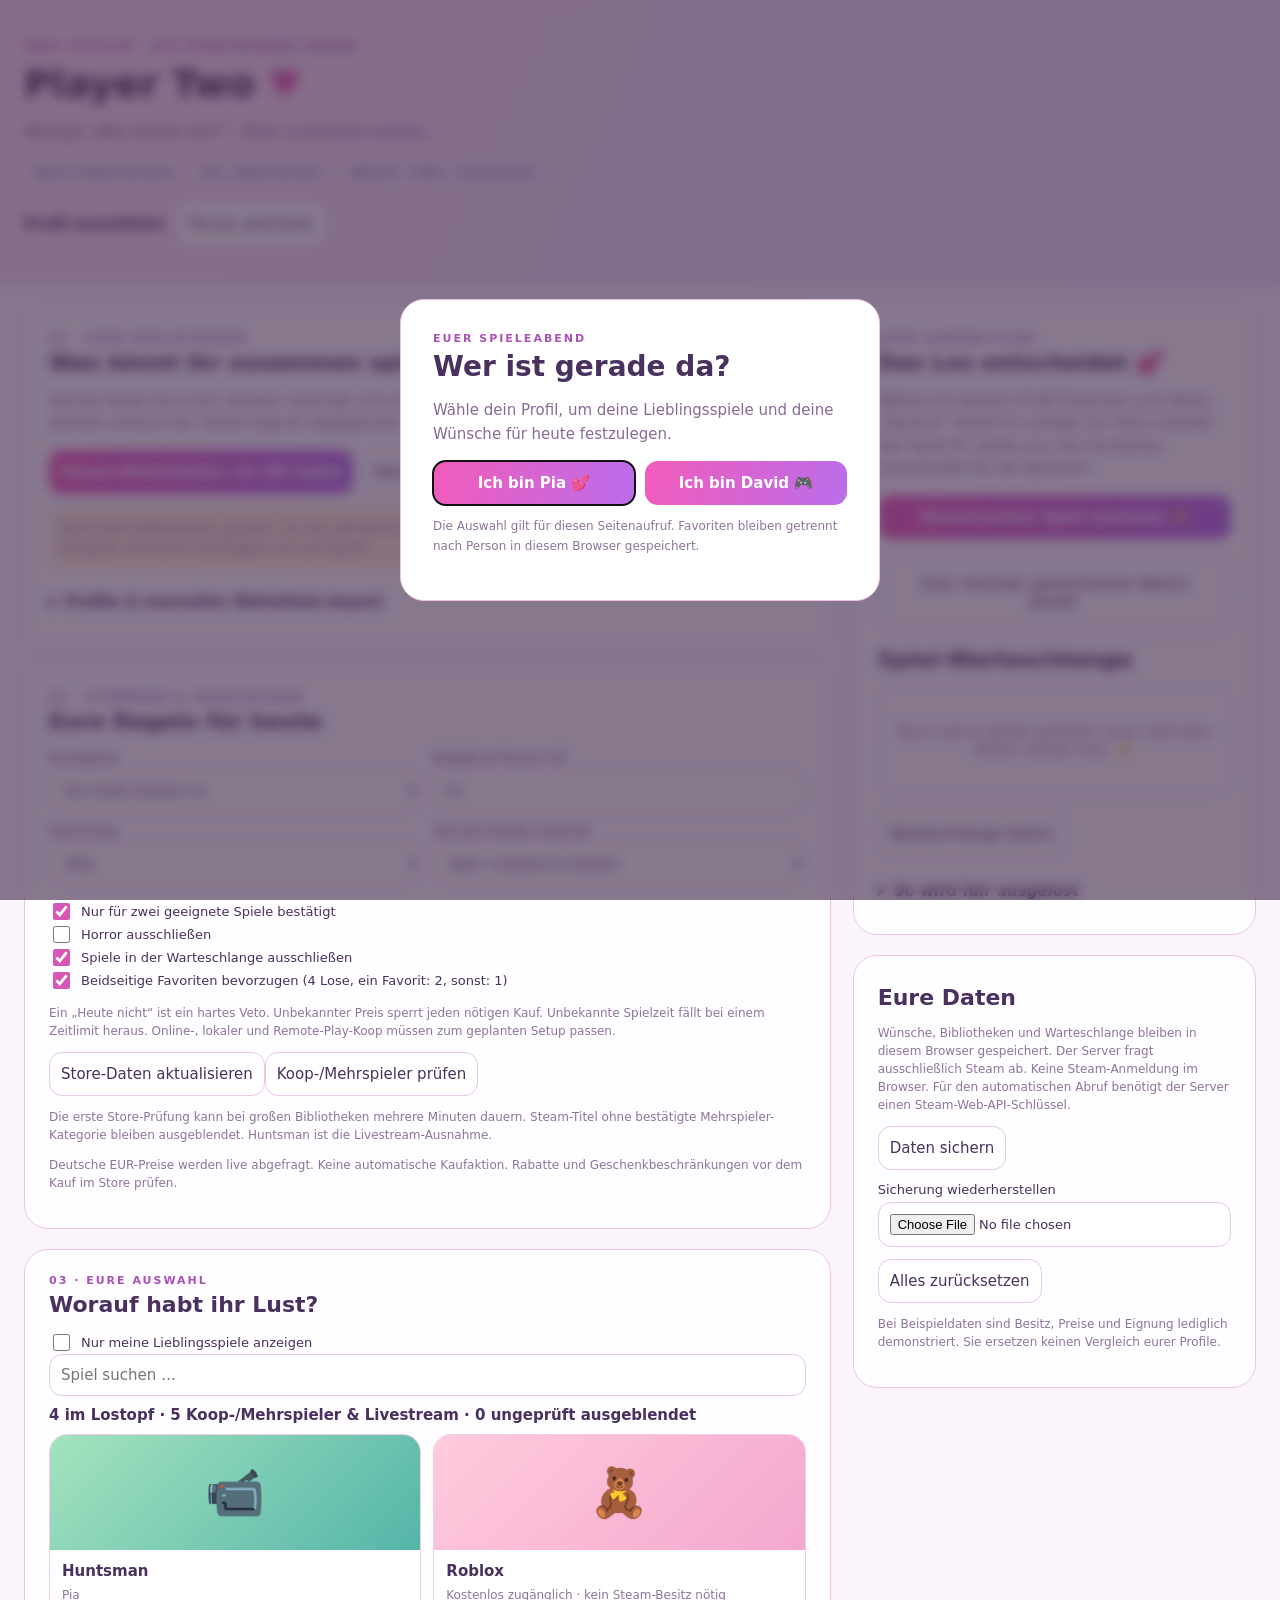
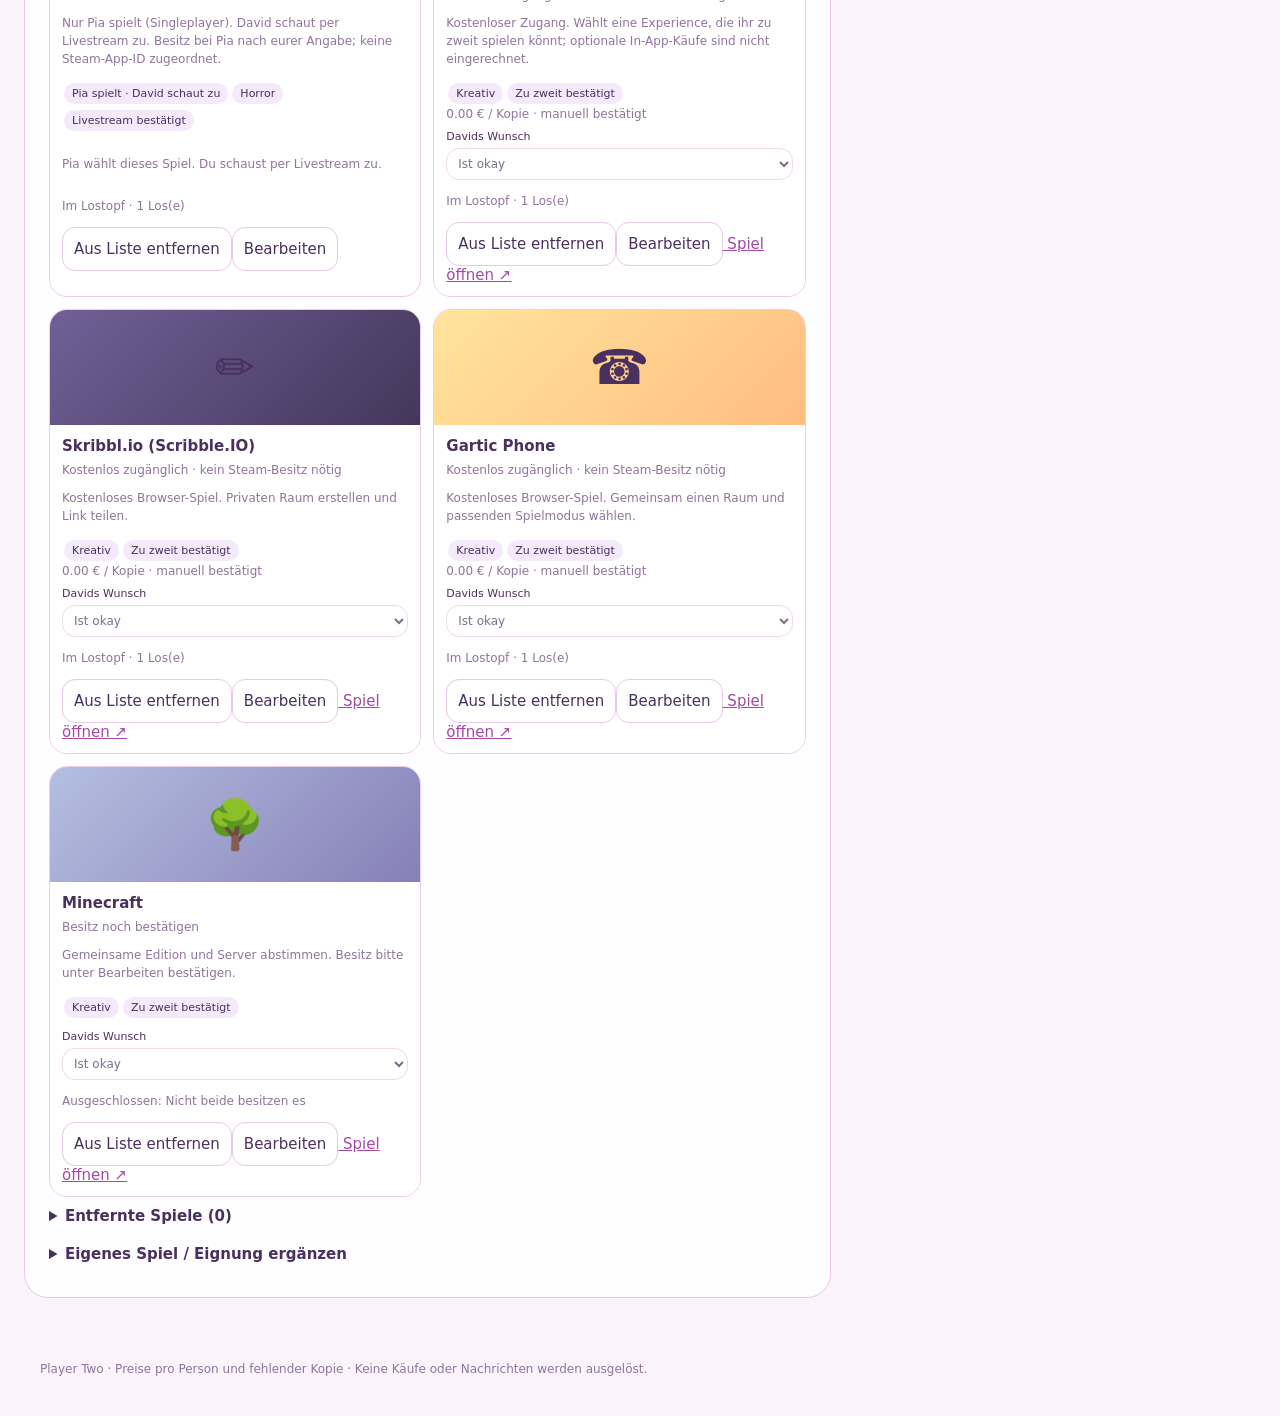
==== commit 2fe71630: "Allow persistent removal and restoration of games" ====
--- a/steam-match/index.html
+++ b/steam-match/index.html
@@ -7,6 +7,6 @@
 <header><small>Zwei Spieler · Ein gemeinsamer Abend</small><h1>Player Two <span style="color:#e660b8">♥</span></h1><p>Weniger „Was spielen wir?“ · Mehr zusammen spielen.</p><div class="row"><span class="badge">David: 2 Steam-Accounts</span><span class="badge">Pia: 1 Steam-Account</span><span class="badge">Wünsche → Filter → Losentscheid</span></div><div class="identity"><strong id="activePerson">Profil auswählen</strong><button id="switchPerson">Person wechseln</button></div></header>
 <dialog id="profileDialog" class="profile-dialog" aria-labelledby="profileTitle"><div class="eyebrow">Euer Spieleabend</div><h2 id="profileTitle">Wer ist gerade da?</h2><p>Wähle dein Profil, um deine Lieblingsspiele und deine Wünsche für heute festzulegen.</p><div class="row"><button class="primary" id="choosePia">Ich bin Pia 💕</button><button class="primary" id="chooseDavid">Ich bin David 🎮</button></div><p class="muted">Die Auswahl gilt für diesen Seitenaufruf. Favoriten bleiben getrennt nach Person in diesem Browser gespeichert.</p></dialog><main><section><div class="panel"><div class="eyebrow">01 · Eure Bibliotheken</div><h2>Was könnt ihr zusammen spielen?</h2><p>Davids beide Accounts werden vereinigt und anschließend mit Pias Account verglichen. Spiele werden anhand der Steam-App-ID abgeglichen.</p><div class="row"><button class="primary" id="sync">Steam-Bibliotheken via API laden</button><button id="demo">Beispiel ansehen</button><button id="suggestions">Kaufideen bis 15 € laden</button></div><p id="status" role="status" class="notice">Noch keine Bibliotheken geladen. Für den API-Abruf muss STEAM_API_KEY auf dem Server konfiguriert sein. Beispiele sind keine bestätigten Account-Spiele.</p><details><summary>Profile & manueller Bibliothek-Import</summary><p class="muted">Steam: Profil → Profil bearbeiten → Privatsphäre → Profil und Spieldetails öffentlich. Alternativ je Account Steam-XML, JSON (Steam-API-Antwort oder Liste mit appid/name) oder Zeilen im Format App-ID;Spielname importieren. Dateien bleiben lokal im Browser.</p><label>Account<select id="account"><option value="a">David · OneMenShot1 (76561198925829155)</option><option value="b">David · 18945315 (76561198078956373)</option><option value="c">Pia · 76561198350287430</option></select></label><p class="row"><a href="https://steamcommunity.com/id/OneMenShot1/games/?tab=all" target="_blank" rel="noreferrer">Davids Profil 1 ↗</a><a href="https://steamcommunity.com/id/18945315/games/?tab=all" target="_blank" rel="noreferrer">Davids Profil 2 ↗</a><a href="https://steamcommunity.com/profiles/76561198350287430/games/?tab=all" target="_blank" rel="noreferrer">Pias Profil ↗</a></p><textarea id="importText" placeholder="413150;Stardew Valley&#10;1966720;Lethal Company"></textarea><div class="row"><input type="file" id="importFile" accept=".json,.xml,.csv,.txt"><button id="import">Importieren</button></div></details></div>
 <div class="panel"><div class="eyebrow">02 · Stimmung & Ausschlüsse</div><h2>Eure Regeln für heute</h2><div class="filters"><label>Kaufoption<select id="buy"><option value="owned">Nur beide besitzen es</option><option value="one">Ein fehlendes Exemplar zukaufen</option><option value="both">Auch für beide neu kaufen</option></select></label><label>Budget je Person (€)<input id="budget" type="number" min="0" max="100" value="15" step="0.5"></label><label>Stimmung<select id="genre"><option value="all">Alles</option><option>Gemütlich</option><option>Horror</option><option>Action</option><option>Kreativ</option></select></label><label>Zeit pro Runde maximal<select id="duration"><option value="999">Egal / unbekannt zulassen</option><option value="30">30 Minuten</option><option value="60">60 Minuten</option><option value="120">120 Minuten</option></select></label></div><label class="check"><input type="checkbox" id="verified" checked>Nur für zwei geeignete Spiele bestätigt</label><label class="check"><input type="checkbox" id="horror">Horror ausschließen</label><label class="check"><input type="checkbox" id="queueExclude" checked>Spiele in der Warteschlange ausschließen</label><label class="check"><input type="checkbox" id="weight" checked>Beidseitige Favoriten bevorzugen (4 Lose, ein Favorit: 2, sonst: 1)</label><p class="muted">Ein „Heute nicht“ ist ein hartes Veto. Unbekannter Preis sperrt jeden nötigen Kauf. Unbekannte Spielzeit fällt bei einem Zeitlimit heraus. Online-, lokaler und Remote-Play-Koop müssen zum geplanten Setup passen.</p><button id="prices">Store-Daten aktualisieren</button><button id="checkModes">Koop-/Mehrspieler prüfen</button><p id="modeStatus" class="muted" role="status">Die erste Store-Prüfung kann bei großen Bibliotheken mehrere Minuten dauern. Steam-Titel ohne bestätigte Mehrspieler-Kategorie bleiben ausgeblendet. Huntsman ist die Livestream-Ausnahme.</p><p class="muted">Deutsche EUR-Preise werden live abgefragt. Keine automatische Kaufaktion. Rabatte und Geschenkbeschränkungen vor dem Kauf im Store prüfen.</p></div>
-<div class="panel"><div class="eyebrow">03 · Eure Auswahl</div><h2>Worauf habt ihr Lust?</h2><label class="check"><input type="checkbox" id="favoritesOnly">Nur meine Lieblingsspiele anzeigen</label><input class="wide" id="search" placeholder="Spiel suchen …" aria-label="Spiel suchen"><div class="result-count" id="count"></div><div class="grid" id="games"></div><details><summary>Eigenes Spiel / Eignung ergänzen</summary><p class="muted">Besitz nur markieren, wenn bestätigt. „Zu zweit geeignet“ ist eure manuelle Bestätigung für euren Spielmodus. Store-Koop-Tags allein bestätigen das nicht.</p><div class="filters"><label>Name<input id="newName" placeholder="z. B. It Takes Two"></label><label>Steam-App-ID (optional)<input id="newId" inputmode="numeric"></label><label>Stimmung<select id="newGenre"><option>Gemütlich</option><option>Horror</option><option>Action</option><option>Kreativ</option></select></label><label>Minuten pro Runde<input id="newTime" type="number" min="1" placeholder="Unbekannt"></label><label>EUR pro fehlender Kopie<input id="newPrice" type="number" min="0" step="0.01" placeholder="Unbekannt"></label></div><div class="row"><label class="check"><input id="ownA" type="checkbox">Dein Account 1</label><label class="check"><input id="ownB" type="checkbox">Dein Account 2</label><label class="check"><input id="ownC" type="checkbox">Ihr Account</label><label class="check"><input id="newCoop" type="checkbox">Zu zweit geeignet</label></div><p><button id="add">Hinzufügen / vorhandene App-ID ergänzen</button></p></details></div></section>
+<div class="panel"><div class="eyebrow">03 · Eure Auswahl</div><h2>Worauf habt ihr Lust?</h2><label class="check"><input type="checkbox" id="favoritesOnly">Nur meine Lieblingsspiele anzeigen</label><input class="wide" id="search" placeholder="Spiel suchen …" aria-label="Spiel suchen"><div class="result-count" id="count"></div><div class="grid" id="games"></div><details><summary id="removedCount">Entfernte Spiele (0)</summary><p class="muted">Für beide Profile in diesem Browser entfernt, auch nach erneutem Steam-Import. Die Spiele bleiben in eurer Steam-Bibliothek. Hier könnt ihr sie zurückholen.</p><div id="removedGames"></div></details><details><summary>Eigenes Spiel / Eignung ergänzen</summary><p class="muted">Besitz nur markieren, wenn bestätigt. „Zu zweit geeignet“ ist eure manuelle Bestätigung für euren Spielmodus. Store-Koop-Tags allein bestätigen das nicht.</p><div class="filters"><label>Name<input id="newName" placeholder="z. B. It Takes Two"></label><label>Steam-App-ID (optional)<input id="newId" inputmode="numeric"></label><label>Stimmung<select id="newGenre"><option>Gemütlich</option><option>Horror</option><option>Action</option><option>Kreativ</option></select></label><label>Minuten pro Runde<input id="newTime" type="number" min="1" placeholder="Unbekannt"></label><label>EUR pro fehlender Kopie<input id="newPrice" type="number" min="0" step="0.01" placeholder="Unbekannt"></label></div><div class="row"><label class="check"><input id="ownA" type="checkbox">Dein Account 1</label><label class="check"><input id="ownB" type="checkbox">Dein Account 2</label><label class="check"><input id="ownC" type="checkbox">Ihr Account</label><label class="check"><input id="newCoop" type="checkbox">Zu zweit geeignet</label></div><p><button id="add">Hinzufügen / vorhandene App-ID ergänzen</button></p></details></div></section>
 <aside><div class="panel"><div class="eyebrow">Euer Gaming-Plan</div><h2>Das Los entscheidet 💕</h2><p>Wähle mit deinem Profil Favoriten und Vetos. „Neutral“ bleibt im Lostopf. Ein Veto schließt das Spiel für beide aus; bei Huntsman entscheidet Pia als Spielerin.</p><button class="primary wide" id="draw">Gemeinsames Spiel auslosen ✨</button><div id="winner" aria-live="polite">Euer nächster gemeinsamer Abend wartet.</div><h2>Spiel-Warteschlange</h2><div id="queue"></div><p><button id="clearQueue">Warteschlange leeren</button></p><details><summary>So wird fair ausgelost</summary><p class="muted">Zuerst greifen Besitz, Budget, Eignung, Zeit, Stimmung, Warteschlange und beide Vetos. Nur zulässige Spiele erhalten Lose. Aus diesen wird kryptografisch zufällig gewählt; Favoriten erhöhen auf Wunsch das Gewicht. Die Vorschau zeigt alle Ausschlussgründe. Es gibt keinen garantierten Gewinner, wenn kein Spiel passt.</p></details></div><div class="panel"><h2>Eure Daten</h2><p class="muted">Wünsche, Bibliotheken und Warteschlange bleiben in diesem Browser gespeichert. Der Server fragt ausschließlich Steam ab. Keine Steam-Anmeldung im Browser. Für den automatischen Abruf benötigt der Server einen Steam-Web-API-Schlüssel.</p><button id="export">Daten sichern</button><label style="margin:12px 0">Sicherung wiederherstellen<input type="file" id="restore" accept=".json"></label><button id="reset">Alles zurücksetzen</button><p class="muted">Bei Beispieldaten sind Besitz, Preise und Eignung lediglich demonstriert. Sie ersetzen keinen Vergleich eurer Profile.</p></div></aside></main><footer>Player Two · Preise pro Person und fehlender Kopie · Keine Käufe oder Nachrichten werden ausgelöst.</footer>
 <script src="core.js"></script><script src="app.js"></script></html>
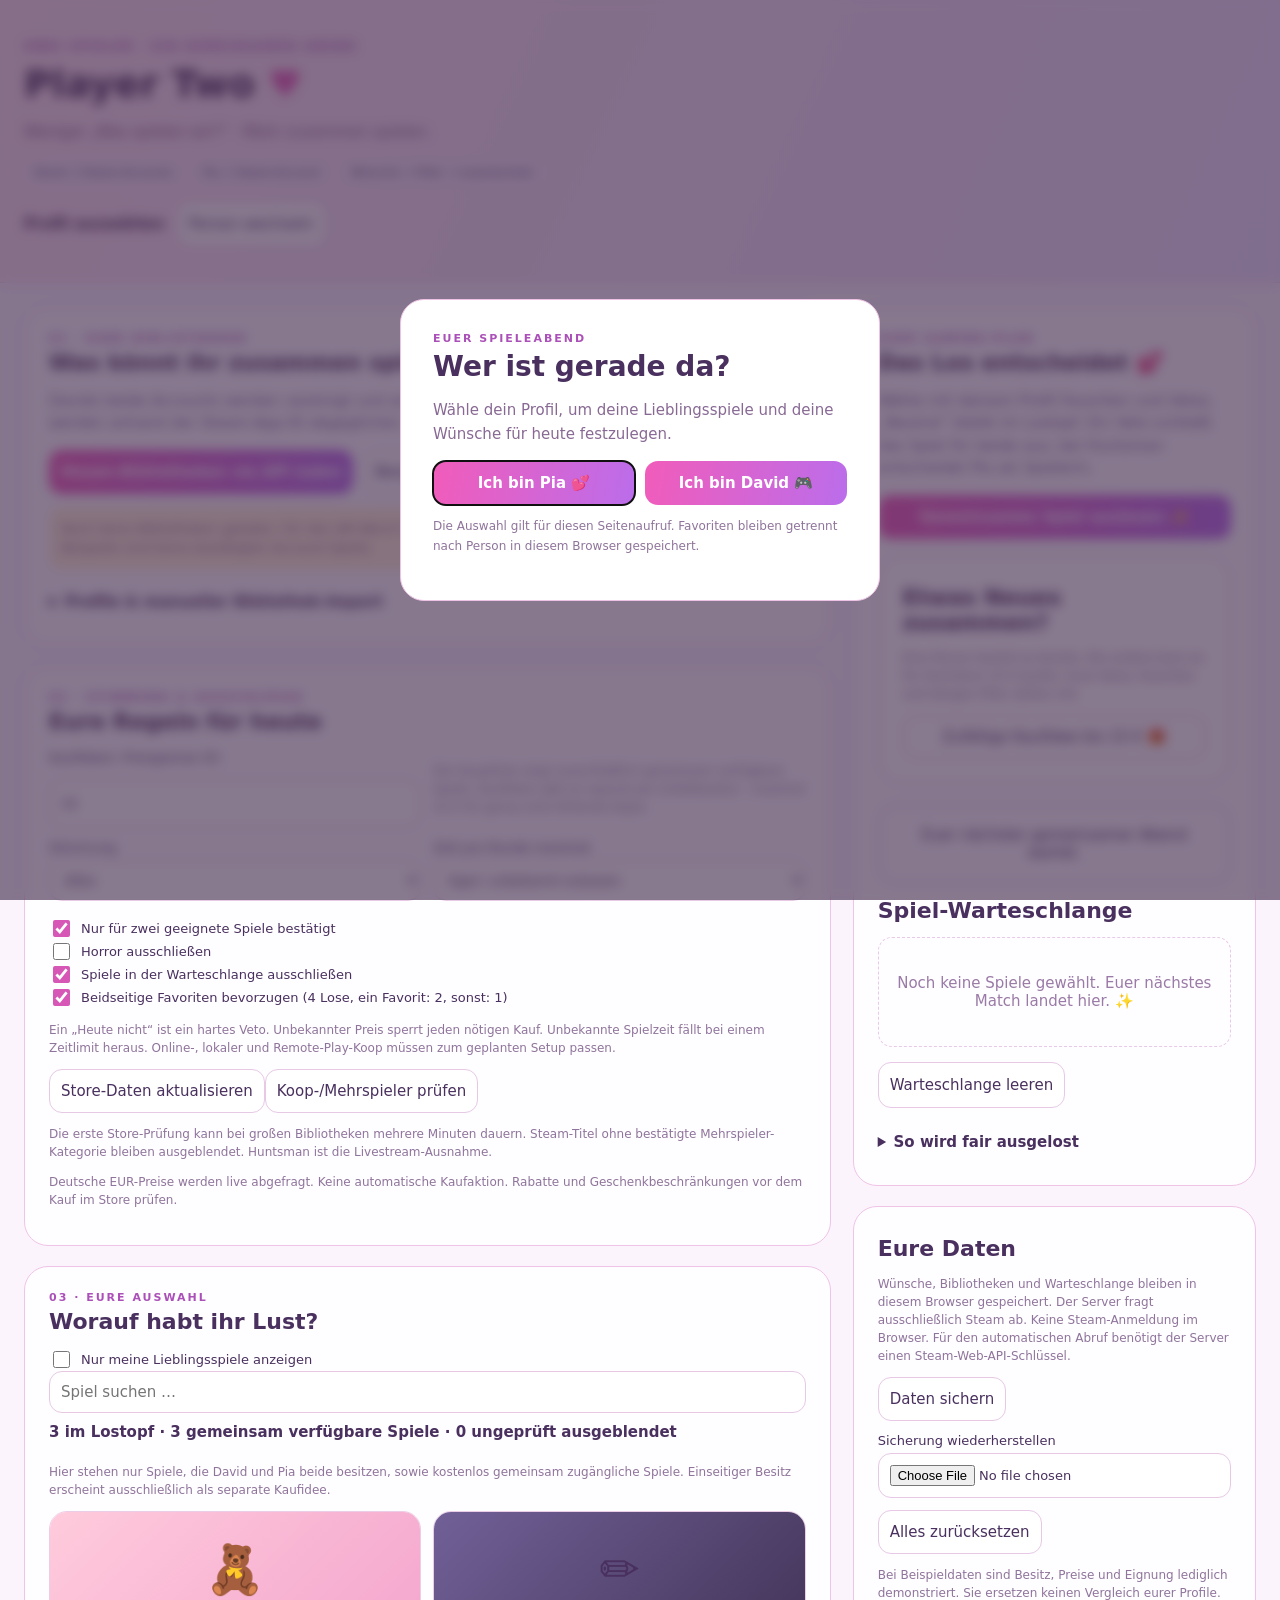
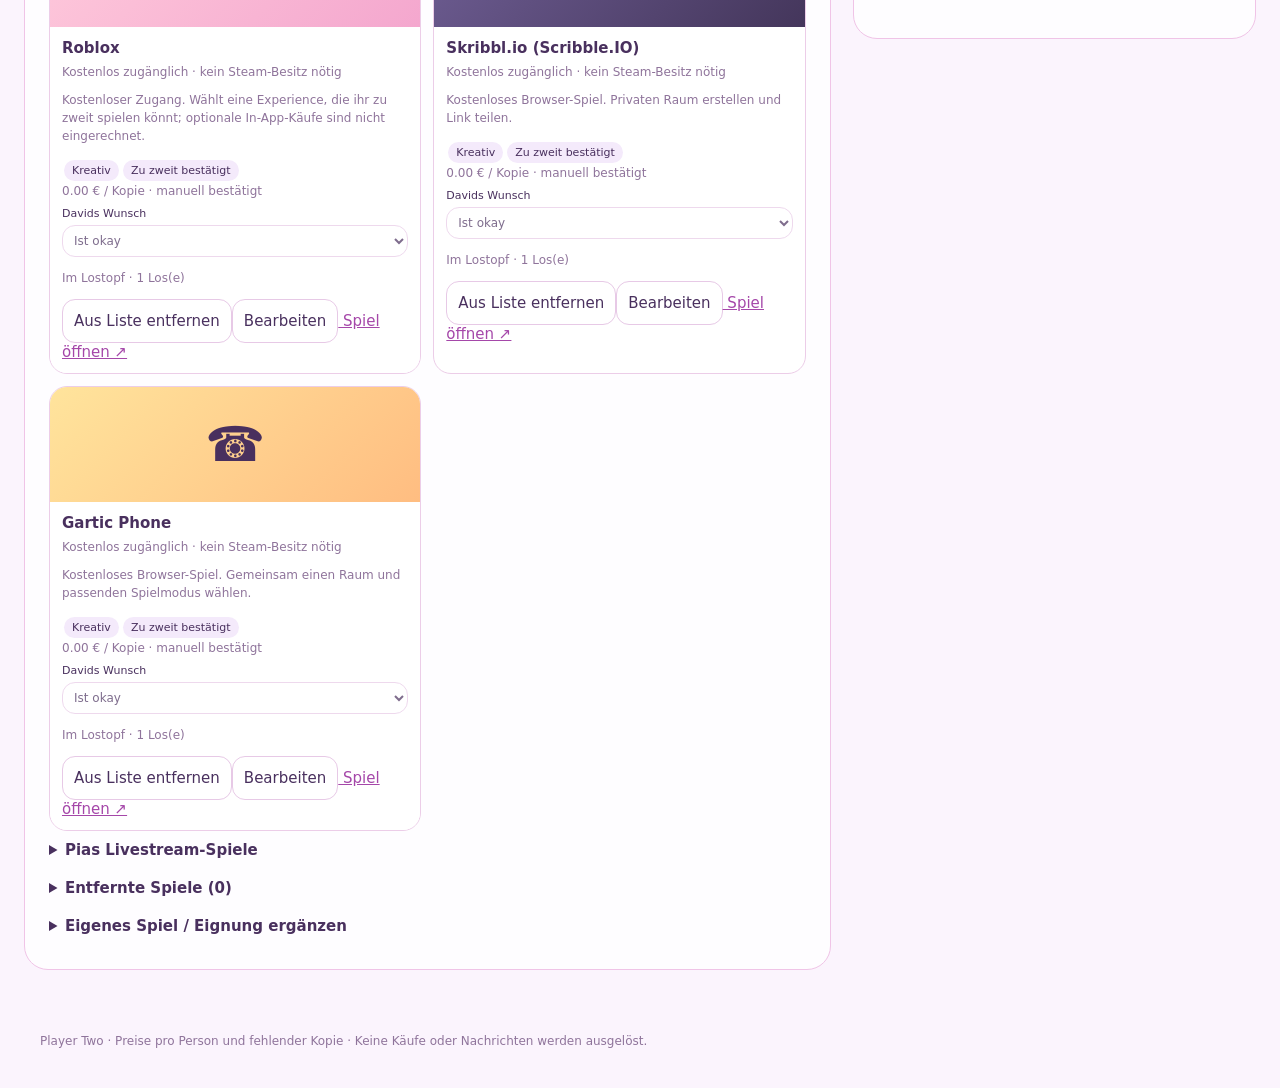
==== commit a09995c8: "Show only shared games and add separate purchase randomizer capped at 15 EUR" ====
--- a/steam-match/index.html
+++ b/steam-match/index.html
@@ -5,8 +5,8 @@
 .art{overflow:hidden;isolation:isolate}.art img{position:absolute;inset:0;display:block;width:100%;height:100%;object-fit:cover;z-index:1}.art .fallback{position:absolute;inset:0;display:grid;place-items:center}.card{min-width:0}.content{position:relative;background:white}.votes{grid-template-columns:1fr}.identity{display:flex;gap:12px;align-items:center;flex-wrap:wrap;margin-top:16px}.profile-dialog{border:1px solid #edc3e5;border-radius:24px;padding:32px;max-width:480px;width:calc(100% - 32px);color:#49305e}.profile-dialog::backdrop{background:#37214399;backdrop-filter:blur(6px)}.profile-dialog button{flex:1}.profile-dialog h2{font-size:28px}.profile-dialog p{line-height:1.6}
 </style>
 <header><small>Zwei Spieler · Ein gemeinsamer Abend</small><h1>Player Two <span style="color:#e660b8">♥</span></h1><p>Weniger „Was spielen wir?“ · Mehr zusammen spielen.</p><div class="row"><span class="badge">David: 2 Steam-Accounts</span><span class="badge">Pia: 1 Steam-Account</span><span class="badge">Wünsche → Filter → Losentscheid</span></div><div class="identity"><strong id="activePerson">Profil auswählen</strong><button id="switchPerson">Person wechseln</button></div></header>
-<dialog id="profileDialog" class="profile-dialog" aria-labelledby="profileTitle"><div class="eyebrow">Euer Spieleabend</div><h2 id="profileTitle">Wer ist gerade da?</h2><p>Wähle dein Profil, um deine Lieblingsspiele und deine Wünsche für heute festzulegen.</p><div class="row"><button class="primary" id="choosePia">Ich bin Pia 💕</button><button class="primary" id="chooseDavid">Ich bin David 🎮</button></div><p class="muted">Die Auswahl gilt für diesen Seitenaufruf. Favoriten bleiben getrennt nach Person in diesem Browser gespeichert.</p></dialog><main><section><div class="panel"><div class="eyebrow">01 · Eure Bibliotheken</div><h2>Was könnt ihr zusammen spielen?</h2><p>Davids beide Accounts werden vereinigt und anschließend mit Pias Account verglichen. Spiele werden anhand der Steam-App-ID abgeglichen.</p><div class="row"><button class="primary" id="sync">Steam-Bibliotheken via API laden</button><button id="demo">Beispiel ansehen</button><button id="suggestions">Kaufideen bis 15 € laden</button></div><p id="status" role="status" class="notice">Noch keine Bibliotheken geladen. Für den API-Abruf muss STEAM_API_KEY auf dem Server konfiguriert sein. Beispiele sind keine bestätigten Account-Spiele.</p><details><summary>Profile & manueller Bibliothek-Import</summary><p class="muted">Steam: Profil → Profil bearbeiten → Privatsphäre → Profil und Spieldetails öffentlich. Alternativ je Account Steam-XML, JSON (Steam-API-Antwort oder Liste mit appid/name) oder Zeilen im Format App-ID;Spielname importieren. Dateien bleiben lokal im Browser.</p><label>Account<select id="account"><option value="a">David · OneMenShot1 (76561198925829155)</option><option value="b">David · 18945315 (76561198078956373)</option><option value="c">Pia · 76561198350287430</option></select></label><p class="row"><a href="https://steamcommunity.com/id/OneMenShot1/games/?tab=all" target="_blank" rel="noreferrer">Davids Profil 1 ↗</a><a href="https://steamcommunity.com/id/18945315/games/?tab=all" target="_blank" rel="noreferrer">Davids Profil 2 ↗</a><a href="https://steamcommunity.com/profiles/76561198350287430/games/?tab=all" target="_blank" rel="noreferrer">Pias Profil ↗</a></p><textarea id="importText" placeholder="413150;Stardew Valley&#10;1966720;Lethal Company"></textarea><div class="row"><input type="file" id="importFile" accept=".json,.xml,.csv,.txt"><button id="import">Importieren</button></div></details></div>
-<div class="panel"><div class="eyebrow">02 · Stimmung & Ausschlüsse</div><h2>Eure Regeln für heute</h2><div class="filters"><label>Kaufoption<select id="buy"><option value="owned">Nur beide besitzen es</option><option value="one">Ein fehlendes Exemplar zukaufen</option><option value="both">Auch für beide neu kaufen</option></select></label><label>Budget je Person (€)<input id="budget" type="number" min="0" max="100" value="15" step="0.5"></label><label>Stimmung<select id="genre"><option value="all">Alles</option><option>Gemütlich</option><option>Horror</option><option>Action</option><option>Kreativ</option></select></label><label>Zeit pro Runde maximal<select id="duration"><option value="999">Egal / unbekannt zulassen</option><option value="30">30 Minuten</option><option value="60">60 Minuten</option><option value="120">120 Minuten</option></select></label></div><label class="check"><input type="checkbox" id="verified" checked>Nur für zwei geeignete Spiele bestätigt</label><label class="check"><input type="checkbox" id="horror">Horror ausschließen</label><label class="check"><input type="checkbox" id="queueExclude" checked>Spiele in der Warteschlange ausschließen</label><label class="check"><input type="checkbox" id="weight" checked>Beidseitige Favoriten bevorzugen (4 Lose, ein Favorit: 2, sonst: 1)</label><p class="muted">Ein „Heute nicht“ ist ein hartes Veto. Unbekannter Preis sperrt jeden nötigen Kauf. Unbekannte Spielzeit fällt bei einem Zeitlimit heraus. Online-, lokaler und Remote-Play-Koop müssen zum geplanten Setup passen.</p><button id="prices">Store-Daten aktualisieren</button><button id="checkModes">Koop-/Mehrspieler prüfen</button><p id="modeStatus" class="muted" role="status">Die erste Store-Prüfung kann bei großen Bibliotheken mehrere Minuten dauern. Steam-Titel ohne bestätigte Mehrspieler-Kategorie bleiben ausgeblendet. Huntsman ist die Livestream-Ausnahme.</p><p class="muted">Deutsche EUR-Preise werden live abgefragt. Keine automatische Kaufaktion. Rabatte und Geschenkbeschränkungen vor dem Kauf im Store prüfen.</p></div>
-<div class="panel"><div class="eyebrow">03 · Eure Auswahl</div><h2>Worauf habt ihr Lust?</h2><label class="check"><input type="checkbox" id="favoritesOnly">Nur meine Lieblingsspiele anzeigen</label><input class="wide" id="search" placeholder="Spiel suchen …" aria-label="Spiel suchen"><div class="result-count" id="count"></div><div class="grid" id="games"></div><details><summary id="removedCount">Entfernte Spiele (0)</summary><p class="muted">Für beide Profile in diesem Browser entfernt, auch nach erneutem Steam-Import. Die Spiele bleiben in eurer Steam-Bibliothek. Hier könnt ihr sie zurückholen.</p><div id="removedGames"></div></details><details><summary>Eigenes Spiel / Eignung ergänzen</summary><p class="muted">Besitz nur markieren, wenn bestätigt. „Zu zweit geeignet“ ist eure manuelle Bestätigung für euren Spielmodus. Store-Koop-Tags allein bestätigen das nicht.</p><div class="filters"><label>Name<input id="newName" placeholder="z. B. It Takes Two"></label><label>Steam-App-ID (optional)<input id="newId" inputmode="numeric"></label><label>Stimmung<select id="newGenre"><option>Gemütlich</option><option>Horror</option><option>Action</option><option>Kreativ</option></select></label><label>Minuten pro Runde<input id="newTime" type="number" min="1" placeholder="Unbekannt"></label><label>EUR pro fehlender Kopie<input id="newPrice" type="number" min="0" step="0.01" placeholder="Unbekannt"></label></div><div class="row"><label class="check"><input id="ownA" type="checkbox">Dein Account 1</label><label class="check"><input id="ownB" type="checkbox">Dein Account 2</label><label class="check"><input id="ownC" type="checkbox">Ihr Account</label><label class="check"><input id="newCoop" type="checkbox">Zu zweit geeignet</label></div><p><button id="add">Hinzufügen / vorhandene App-ID ergänzen</button></p></details></div></section>
-<aside><div class="panel"><div class="eyebrow">Euer Gaming-Plan</div><h2>Das Los entscheidet 💕</h2><p>Wähle mit deinem Profil Favoriten und Vetos. „Neutral“ bleibt im Lostopf. Ein Veto schließt das Spiel für beide aus; bei Huntsman entscheidet Pia als Spielerin.</p><button class="primary wide" id="draw">Gemeinsames Spiel auslosen ✨</button><div id="winner" aria-live="polite">Euer nächster gemeinsamer Abend wartet.</div><h2>Spiel-Warteschlange</h2><div id="queue"></div><p><button id="clearQueue">Warteschlange leeren</button></p><details><summary>So wird fair ausgelost</summary><p class="muted">Zuerst greifen Besitz, Budget, Eignung, Zeit, Stimmung, Warteschlange und beide Vetos. Nur zulässige Spiele erhalten Lose. Aus diesen wird kryptografisch zufällig gewählt; Favoriten erhöhen auf Wunsch das Gewicht. Die Vorschau zeigt alle Ausschlussgründe. Es gibt keinen garantierten Gewinner, wenn kein Spiel passt.</p></details></div><div class="panel"><h2>Eure Daten</h2><p class="muted">Wünsche, Bibliotheken und Warteschlange bleiben in diesem Browser gespeichert. Der Server fragt ausschließlich Steam ab. Keine Steam-Anmeldung im Browser. Für den automatischen Abruf benötigt der Server einen Steam-Web-API-Schlüssel.</p><button id="export">Daten sichern</button><label style="margin:12px 0">Sicherung wiederherstellen<input type="file" id="restore" accept=".json"></label><button id="reset">Alles zurücksetzen</button><p class="muted">Bei Beispieldaten sind Besitz, Preise und Eignung lediglich demonstriert. Sie ersetzen keinen Vergleich eurer Profile.</p></div></aside></main><footer>Player Two · Preise pro Person und fehlender Kopie · Keine Käufe oder Nachrichten werden ausgelöst.</footer>
+<dialog id="profileDialog" class="profile-dialog" aria-labelledby="profileTitle"><div class="eyebrow">Euer Spieleabend</div><h2 id="profileTitle">Wer ist gerade da?</h2><p>Wähle dein Profil, um deine Lieblingsspiele und deine Wünsche für heute festzulegen.</p><div class="row"><button class="primary" id="choosePia">Ich bin Pia 💕</button><button class="primary" id="chooseDavid">Ich bin David 🎮</button></div><p class="muted">Die Auswahl gilt für diesen Seitenaufruf. Favoriten bleiben getrennt nach Person in diesem Browser gespeichert.</p></dialog><main><section><div class="panel"><div class="eyebrow">01 · Eure Bibliotheken</div><h2>Was könnt ihr zusammen spielen?</h2><p>Davids beide Accounts werden vereinigt und anschließend mit Pias Account verglichen. Spiele werden anhand der Steam-App-ID abgeglichen.</p><div class="row"><button class="primary" id="sync">Steam-Bibliotheken via API laden</button><button id="demo">Beispiel ansehen</button></div><p id="status" role="status" class="notice">Noch keine Bibliotheken geladen. Für den API-Abruf muss STEAM_API_KEY auf dem Server konfiguriert sein. Beispiele sind keine bestätigten Account-Spiele.</p><details><summary>Profile & manueller Bibliothek-Import</summary><p class="muted">Steam: Profil → Profil bearbeiten → Privatsphäre → Profil und Spieldetails öffentlich. Alternativ je Account Steam-XML, JSON (Steam-API-Antwort oder Liste mit appid/name) oder Zeilen im Format App-ID;Spielname importieren. Dateien bleiben lokal im Browser.</p><label>Account<select id="account"><option value="a">David · OneMenShot1 (76561198925829155)</option><option value="b">David · 18945315 (76561198078956373)</option><option value="c">Pia · 76561198350287430</option></select></label><p class="row"><a href="https://steamcommunity.com/id/OneMenShot1/games/?tab=all" target="_blank" rel="noreferrer">Davids Profil 1 ↗</a><a href="https://steamcommunity.com/id/18945315/games/?tab=all" target="_blank" rel="noreferrer">Davids Profil 2 ↗</a><a href="https://steamcommunity.com/profiles/76561198350287430/games/?tab=all" target="_blank" rel="noreferrer">Pias Profil ↗</a></p><textarea id="importText" placeholder="413150;Stardew Valley&#10;1966720;Lethal Company"></textarea><div class="row"><input type="file" id="importFile" accept=".json,.xml,.csv,.txt"><button id="import">Importieren</button></div></details></div>
+<div class="panel"><div class="eyebrow">02 · Stimmung & Ausschlüsse</div><h2>Eure Regeln für heute</h2><div class="filters"><label>Kaufideen: Preisgrenze (€)<input id="budget" type="number" min="0" max="15" value="15" step="0.5"></label><p class="muted">Die Hauptliste zeigt ausschließlich gemeinsam verfügbare Spiele. Kaufideen gibt es separat per Zufallsbutton – maximal 15 € für genau eine fehlende Kopie.</p><label>Stimmung<select id="genre"><option value="all">Alles</option><option>Gemütlich</option><option>Horror</option><option>Action</option><option>Kreativ</option></select></label><label>Zeit pro Runde maximal<select id="duration"><option value="999">Egal / unbekannt zulassen</option><option value="30">30 Minuten</option><option value="60">60 Minuten</option><option value="120">120 Minuten</option></select></label></div><label class="check"><input type="checkbox" id="verified" checked>Nur für zwei geeignete Spiele bestätigt</label><label class="check"><input type="checkbox" id="horror">Horror ausschließen</label><label class="check"><input type="checkbox" id="queueExclude" checked>Spiele in der Warteschlange ausschließen</label><label class="check"><input type="checkbox" id="weight" checked>Beidseitige Favoriten bevorzugen (4 Lose, ein Favorit: 2, sonst: 1)</label><p class="muted">Ein „Heute nicht“ ist ein hartes Veto. Unbekannter Preis sperrt jeden nötigen Kauf. Unbekannte Spielzeit fällt bei einem Zeitlimit heraus. Online-, lokaler und Remote-Play-Koop müssen zum geplanten Setup passen.</p><button id="prices">Store-Daten aktualisieren</button><button id="checkModes">Koop-/Mehrspieler prüfen</button><p id="modeStatus" class="muted" role="status">Die erste Store-Prüfung kann bei großen Bibliotheken mehrere Minuten dauern. Steam-Titel ohne bestätigte Mehrspieler-Kategorie bleiben ausgeblendet. Huntsman ist die Livestream-Ausnahme.</p><p class="muted">Deutsche EUR-Preise werden live abgefragt. Keine automatische Kaufaktion. Rabatte und Geschenkbeschränkungen vor dem Kauf im Store prüfen.</p></div>
+<div class="panel"><div class="eyebrow">03 · Eure Auswahl</div><h2>Worauf habt ihr Lust?</h2><label class="check"><input type="checkbox" id="favoritesOnly">Nur meine Lieblingsspiele anzeigen</label><input class="wide" id="search" placeholder="Spiel suchen …" aria-label="Spiel suchen"><div class="result-count" id="count"></div><p class="muted">Hier stehen nur Spiele, die David und Pia beide besitzen, sowie kostenlos gemeinsam zugängliche Spiele. Einseitiger Besitz erscheint ausschließlich als separate Kaufidee.</p><div class="grid" id="games"></div><details><summary>Pias Livestream-Spiele</summary><p class="muted">Separate Ausnahme: Pia spielt, David schaut zu. Diese Spiele sind nicht im gemeinsamen Lostopf.</p><div class="grid" id="streamGames"></div></details><details><summary id="removedCount">Entfernte Spiele (0)</summary><p class="muted">Für beide Profile in diesem Browser entfernt, auch nach erneutem Steam-Import. Die Spiele bleiben in eurer Steam-Bibliothek. Hier könnt ihr sie zurückholen.</p><div id="removedGames"></div></details><details><summary>Eigenes Spiel / Eignung ergänzen</summary><p class="muted">Besitz nur markieren, wenn bestätigt. „Zu zweit geeignet“ ist eure manuelle Bestätigung für euren Spielmodus. Store-Koop-Tags allein bestätigen das nicht.</p><div class="filters"><label>Name<input id="newName" placeholder="z. B. It Takes Two"></label><label>Steam-App-ID (optional)<input id="newId" inputmode="numeric"></label><label>Stimmung<select id="newGenre"><option>Gemütlich</option><option>Horror</option><option>Action</option><option>Kreativ</option></select></label><label>Minuten pro Runde<input id="newTime" type="number" min="1" placeholder="Unbekannt"></label><label>EUR pro fehlender Kopie<input id="newPrice" type="number" min="0" step="0.01" placeholder="Unbekannt"></label></div><div class="row"><label class="check"><input id="ownA" type="checkbox">Dein Account 1</label><label class="check"><input id="ownB" type="checkbox">Dein Account 2</label><label class="check"><input id="ownC" type="checkbox">Ihr Account</label><label class="check"><input id="newCoop" type="checkbox">Zu zweit geeignet</label></div><p><button id="add">Hinzufügen / vorhandene App-ID ergänzen</button></p></details></div></section>
+<aside><div class="panel"><div class="eyebrow">Euer Gaming-Plan</div><h2>Das Los entscheidet 💕</h2><p>Wähle mit deinem Profil Favoriten und Vetos. „Neutral“ bleibt im Lostopf. Ein Veto schließt das Spiel für beide aus; bei Huntsman entscheidet Pia als Spielerin.</p><button class="primary wide" id="draw">Gemeinsames Spiel auslosen ✨</button><div class="panel" style="margin-top:16px"><h2>Etwas Neues zusammen?</h2><p class="muted">Eine Person besitzt es bereits. Die andere kann es für höchstens 15 € kaufen. Eure Vetos, Favoriten und übrigen Filter zählen mit.</p><button class="wide" id="drawPurchase">Zufällige Kaufidee bis 15 € 🎁</button><div id="purchaseResult" aria-live="polite"></div></div><div id="winner" aria-live="polite">Euer nächster gemeinsamer Abend wartet.</div><h2>Spiel-Warteschlange</h2><div id="queue"></div><p><button id="clearQueue">Warteschlange leeren</button></p><details><summary>So wird fair ausgelost</summary><p class="muted">Zuerst greifen Besitz, Budget, Eignung, Zeit, Stimmung, Warteschlange und beide Vetos. Nur zulässige Spiele erhalten Lose. Aus diesen wird kryptografisch zufällig gewählt; Favoriten erhöhen auf Wunsch das Gewicht. Die Vorschau zeigt alle Ausschlussgründe. Es gibt keinen garantierten Gewinner, wenn kein Spiel passt.</p></details></div><div class="panel"><h2>Eure Daten</h2><p class="muted">Wünsche, Bibliotheken und Warteschlange bleiben in diesem Browser gespeichert. Der Server fragt ausschließlich Steam ab. Keine Steam-Anmeldung im Browser. Für den automatischen Abruf benötigt der Server einen Steam-Web-API-Schlüssel.</p><button id="export">Daten sichern</button><label style="margin:12px 0">Sicherung wiederherstellen<input type="file" id="restore" accept=".json"></label><button id="reset">Alles zurücksetzen</button><p class="muted">Bei Beispieldaten sind Besitz, Preise und Eignung lediglich demonstriert. Sie ersetzen keinen Vergleich eurer Profile.</p></div></aside></main><footer>Player Two · Preise pro Person und fehlender Kopie · Keine Käufe oder Nachrichten werden ausgelöst.</footer>
 <script src="core.js"></script><script src="app.js"></script></html>
